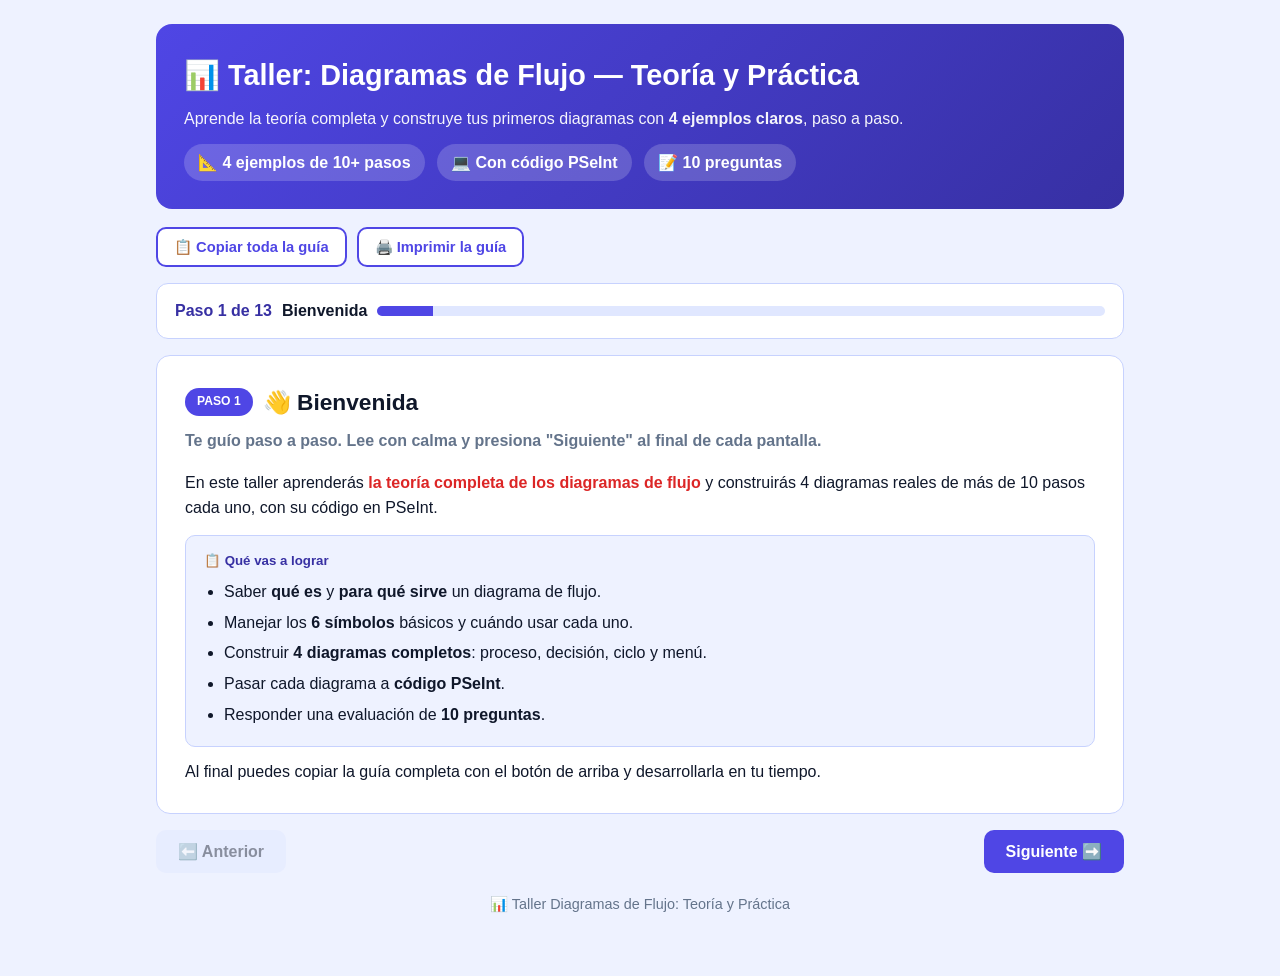
==== taller_diagramas_flujo.html @ 22798e49 "Nuevo taller: Diagramas de Flujo - teoria completa, 4 ejemplos de 10+ pasos con SVG animado, codigo " ====
<!DOCTYPE html>
<html lang="es">
<head>
<meta charset="utf-8"/>
<meta content="width=device-width, initial-scale=1.0" name="viewport"/>
<title>Taller Diagramas de Flujo: Teoria y Practica</title>
<style>
  :root{
    --azul:#4f46e5; --azul-osc:#3730a3; --verde:#16a34a; --rojo:#dc2626;
    --oro:#d97706; --fondo:#eef2ff; --blanco:#fff; --texto:#0f172a;
    --gris:#64748b; --borde:#c7d2fe;
  }
  *{box-sizing:border-box;margin:0;padding:0;}
  body{font-family:'Segoe UI',Arial,sans-serif;background:var(--fondo);color:var(--texto);line-height:1.6;}
  .wrap{max-width:1000px;margin:0 auto;padding:24px 16px 60px;}
  header{background:linear-gradient(135deg,var(--azul),var(--azul-osc));color:#fff;border-radius:16px;padding:28px;margin-bottom:18px;}
  header h1{font-size:1.8rem;margin-bottom:8px;}
  header p{opacity:.95;}
  .chip{display:inline-block;background:rgba(255,255,255,.18);padding:6px 14px;border-radius:999px;margin:12px 8px 0 0;font-weight:600;}
  .barra-acciones{display:flex;gap:10px;flex-wrap:wrap;margin-bottom:16px;}
  .btn-mini{background:var(--blanco);border:2px solid var(--azul);color:var(--azul);padding:9px 16px;border-radius:10px;font-size:.92rem;cursor:pointer;font-weight:700;}
  .btn-mini:hover{background:var(--azul);color:#fff;}
  .progreso{background:var(--blanco);border:1px solid var(--borde);border-radius:12px;padding:14px 18px;margin-bottom:16px;display:flex;align-items:center;justify-content:space-between;flex-wrap:wrap;gap:10px;}
  .progreso .contador{font-weight:700;color:var(--azul-osc);}
  .barra-prog{height:10px;background:#e0e7ff;border-radius:999px;flex:1;min-width:140px;overflow:hidden;}
  .barra-prog .fill{height:100%;width:0;background:var(--azul);transition:width .3s;}
  .paso{display:none;}
  .paso.activo{display:block;animation:ap .35s;}
  @keyframes ap{from{opacity:0;transform:translateY(8px);}to{opacity:1;transform:none;}}
  .caja{background:var(--blanco);border:1px solid var(--borde);border-radius:14px;padding:28px;margin-bottom:16px;}
  .caja h2{font-size:1.42rem;margin-bottom:8px;display:flex;align-items:center;gap:10px;flex-wrap:wrap;}
  h2 .et{background:var(--azul);color:#fff;font-size:.76rem;padding:4px 12px;border-radius:999px;text-transform:uppercase;}
  h2 .et.prac{background:var(--oro);}
  .sub{color:var(--gris);font-weight:600;margin-bottom:16px;}
  .nav{display:flex;justify-content:space-between;gap:12px;}
  .btn{background:var(--azul);color:#fff;border:none;padding:12px 22px;border-radius:10px;font-size:1rem;cursor:pointer;font-weight:700;}
  .btn:hover{background:var(--azul-osc);}
  .btn.sec{background:#e0e7ff;color:var(--texto);}
  .btn.sec:hover{background:#c7d2fe;}
  .btn:disabled{opacity:.45;cursor:not-allowed;}
  .res{color:#dc2626;font-weight:800;}
  .res.v{color:#7c3aed;}
  .res.o{color:#ea580c;}
  .res.a{color:#0891b2;}
  .res.g{color:#16a34a;}
  .info{background:#eef2ff;border:1px solid var(--borde);border-radius:10px;padding:14px 18px;margin-top:14px;}
  .info h5{color:var(--azul-osc);margin-bottom:8px;}
  .info p{margin:6px 0;}
  ul.d{margin:6px 0 0 20px;}
  ul.d li{margin:5px 0;}
  table.simbolos{width:100%;border-collapse:collapse;margin-top:12px;}
  table.simbolos th,table.simbolos td{border:1px solid var(--borde);padding:10px;text-align:left;vertical-align:middle;font-size:.95rem;}
  table.simbolos th{background:#e0e7ff;color:var(--azul-osc);}
  pre.cod{background:#0f172a;color:#e2e8f0;padding:16px;border-radius:10px;overflow-x:auto;font-family:Consolas,'Courier New',monospace;font-size:.86rem;line-height:1.55;margin-top:10px;}
  pre.cod b{color:#7dd3fc;font-weight:700;}
  .diag-caja{background:#fff;border:2px solid var(--borde);border-radius:12px;padding:14px;margin:14px 0;overflow-x:auto;}
  .diag-caja svg{display:block;min-width:100%;height:auto;margin:0 auto;}
  .diag-ctrl{display:flex;justify-content:center;gap:10px;flex-wrap:wrap;margin-bottom:10px;}
  .diag-ctrl button{background:#e0e7ff;border:2px solid var(--azul);color:var(--azul-osc);padding:7px 14px;border-radius:8px;font-weight:700;cursor:pointer;font-size:.88rem;}
  .diag-ctrl button:hover{background:var(--azul);color:#fff;}
  .contador-pasos{background:#fff7ed;border:2px dashed var(--oro);border-radius:10px;padding:10px 16px;display:inline-block;font-weight:800;color:#9a3412;margin:10px 0;}
  ol.pasos-lista{margin:10px 0 0 22px;}
  ol.pasos-lista li{margin:5px 0;padding-left:4px;}
  .temporizador{font-size:2rem;font-weight:800;color:var(--azul);text-align:center;padding:12px;background:#e0e7ff;border:2px solid var(--azul);border-radius:10px;margin:14px 0;}
  .temporizador.rojo{color:#fff;background:var(--rojo);border-color:var(--rojo);}
  .alerta{background:#fee2e2;border:1px solid var(--rojo);color:var(--rojo);padding:12px 16px;border-radius:10px;font-weight:700;margin:12px 0;}
  #pregunta-actual .num{color:var(--gris);font-weight:600;margin-bottom:8px;}
  #pregunta-actual .q{font-weight:700;font-size:1.15rem;margin-bottom:14px;}
  #pregunta-actual .opcion{display:flex;align-items:center;gap:10px;padding:12px 14px;border:1px solid var(--borde);border-radius:8px;margin:8px 0;cursor:pointer;background:#eef2ff;}
  #pregunta-actual .opcion:hover{background:#e0e7ff;}
  #pregunta-actual .opcion.sel{background:#c7d2fe;border-color:var(--azul);}
  #pregunta-actual .opcion input{margin:0;}
  .boton-wrap{text-align:center;margin-top:16px;}
  footer{text-align:center;color:var(--gris);font-size:.9rem;margin-top:20px;}
  .final{text-align:center;}
  .final .grande{font-size:1.6rem;font-weight:800;margin:10px 0;}
  @keyframes nd{from{opacity:0}to{opacity:1}}
  .nodo{opacity:0;animation:nd .45s forwards;}
  @keyframes cn{from{stroke-dashoffset:1}to{stroke-dashoffset:0}}
  .con{stroke-dasharray:1;stroke-dashoffset:1;animation:cn .5s forwards;}
  @media print{
    .nav,.barra-acciones,.progreso,.diag-ctrl,.btn-mini,footer{display:none !important;}
    .paso{display:block !important;page-break-after:always;}
    body{background:#fff;}
    .nodo,.con{opacity:1;stroke-dashoffset:0;}
  }
</style>
</head>
<body>
<div class="wrap">
  <header>
    <h1>📊 Taller: Diagramas de Flujo — Teoría y Práctica</h1>
    <p>Aprende la teoría completa y construye tus primeros diagramas con <strong>4 ejemplos claros</strong>, paso a paso.</p>
    <span class="chip">📐 4 ejemplos de 10+ pasos</span>
    <span class="chip">💻 Con código PSeInt</span>
    <span class="chip">📝 10 preguntas</span>
  </header>

  <div class="barra-acciones">
    <button class="btn-mini" id="btn-copiar">📋 Copiar toda la guía</button>
    <button class="btn-mini" id="btn-imprimir">🖨️ Imprimir la guía</button>
  </div>

  <div class="progreso">
    <span class="contador" id="contador">Paso 1 de 13</span>
    <span id="titulo-paso" style="font-weight:600;">Bienvenida</span>
    <div class="barra-prog"><div class="fill" id="fill"></div></div>
  </div>

  <!-- PASO 1 -->
  <div class="paso activo">
    <div class="caja">
      <h2><span class="et">Paso 1</span> 👋 Bienvenida</h2>
      <p class="sub">Te guío paso a paso. Lee con calma y presiona <strong>"Siguiente"</strong> al final de cada pantalla.</p>
      <p>En este taller aprenderás <span class="res">la teoría completa de los diagramas de flujo</span> y construirás <span class="res.v">4 diagramas reales</span> de más de 10 pasos cada uno, con su código en PSeInt.</p>
      <div class="info">
        <h5>📋 Qué vas a lograr</h5>
        <ul class="d">
          <li>Saber <strong>qué es</strong> y <strong>para qué sirve</strong> un diagrama de flujo.</li>
          <li>Manejar los <strong>6 símbolos</strong> básicos y cuándo usar cada uno.</li>
          <li>Construir <strong>4 diagramas completos</strong>: proceso, decisión, ciclo y menú.</li>
          <li>Pasar cada diagrama a <strong>código PSeInt</strong>.</li>
          <li>Responder una evaluación de <strong>10 preguntas</strong>.</li>
        </ul>
      </div>
      <p style="margin-top:12px;">Al final puedes <span class="res.g">copiar la guía completa</span> con el botón de arriba y desarrollarla en tu tiempo.</p>
    </div>
  </div>

  <!-- PASO 2 -->
  <div class="paso">
    <div class="caja">
      <h2><span class="et">Paso 2</span> 📊 ¿Qué es un diagrama de flujo?</h2>
      <p class="sub">Es una <span class="res">representación gráfica</span> de un algoritmo o proceso, donde cada paso se dibuja con un símbolo y se conectan con flechas.</p>
      <p>Sirve para mostrar <span class="res.v">qué pasos se hacen, en qué orden y qué decisiones se toman</span>, sin necesidad de leer todo un programa en código.</p>
      <div class="info">
        <h5>🔑 Tres palabras clave</h5>
        <ul class="d">
          <li><strong>Símbolo</strong>: cada figura representa una acción específica.</li>
          <li><strong>Flecha</strong>: indica el orden en que se ejecutan los pasos.</li>
          <li><strong>Sentido</strong>: se lee <strong>de arriba hacia abajo</strong> (y de izquierda a derecha).</li>
        </ul>
      </div>
      <p style="margin-top:12px;"><span class="res.o">Importante:</span> el diagrama de flujo se dibuja <strong>antes</strong> de programar. Primero piensas el proceso, luego lo dibujas y por último lo conviertes en código.</p>
    </div>
  </div>

  <!-- PASO 3 -->
  <div class="paso">
    <div class="caja">
      <h2><span class="et">Paso 3</span> 🎯 ¿Para qué sirve?</h2>
      <p class="sub">Un diagrama de flujo sirve para <span class="res">explicar, ordenar y comunicar</span> cualquier proceso.</p>
      <div class="info">
        <h5>💼 4 usos concretos</h5>
        <ul class="d">
          <li><strong>1. Enfatizar procesos 📋</strong> — describe un procedimiento paso a paso de forma clara.</li>
          <li><strong>2. Representar algoritmos 💻</strong> — es la base para programar en cualquier lenguaje.</li>
          <li><strong>3. Documentar sistemas 📚</strong> — explica cómo funciona un sistema a quien no lo programó.</li>
          <li><strong>4. Detectar errores 🔍</strong> — si falta una flecha o un símbolo, el error queda visible.</li>
        </ul>
      </div>
      <p style="margin-top:12px;">Un diagrama bien hecho evita confusiones: cualquier persona puede leerlo y entender el proceso aunque no sepa de programación.</p>
    </div>
  </div>

  <!-- PASO 4 -->
  <div class="paso">
    <div class="caja">
      <h2><span class="et">Paso 4</span> 🔷 Los símbolos básicos</h2>
      <p class="sub">Cada figura tiene un <span class="res">significado fijo</span>. Estos son los 6 que vas a usar siempre.</p>
      <table class="simbolos">
        <thead><tr><th>Símbolo</th><th>Nombre</th><th>¿Cuándo se usa?</th></tr></thead>
        <tbody>
          <tr>
            <td style="width:110px;"><svg width="100" height="46" viewBox="0 0 100 46"><ellipse cx="50" cy="23" rx="38" ry="15" fill="#dcfce7" stroke="#16a34a" stroke-width="2.5"/></svg></td>
            <td><strong>Elipse / Óvalo</strong></td>
            <td><strong>Inicio</strong> y <strong>Fin</strong>. Solo hay uno de cada. Todo diagrama empieza y termina aquí.</td>
          </tr>
          <tr>
            <td><svg width="100" height="46" viewBox="0 0 100 46"><rect x="12" y="9" width="76" height="28" rx="3" fill="#e0f2fe" stroke="#0284c7" stroke-width="2.5"/></svg></td>
            <td><strong>Rectángulo</strong></td>
            <td><strong>Proceso</strong>: cualquier operación, cálculo o asignación. Es el símbolo que más se usa.</td>
          </tr>
          <tr>
            <td><svg width="100" height="46" viewBox="0 0 100 46"><polygon points="50,3 97,23 50,43 3,23" fill="#ede9fe" stroke="#7c3aed" stroke-width="2.5"/></svg></td>
            <td><strong>Rombo / Diamante</strong></td>
            <td><strong>Decisión</strong>: una pregunta que solo puede ser <strong>Sí/No</strong>. Siempre tiene <strong>dos salidas</strong>.</td>
          </tr>
          <tr>
            <td><svg width="100" height="46" viewBox="0 0 100 46"><polygon points="22,9 98,9 86,37 10,37" fill="#fef3c7" stroke="#d97706" stroke-width="2.5"/></svg></td>
            <td><strong>Paralelogramo</strong></td>
            <td><strong>Entrada o Salida</strong>: leer datos del usuario o mostrar un resultado en pantalla.</td>
          </tr>
          <tr>
            <td><svg width="100" height="46" viewBox="0 0 100 46"><rect x="12" y="7" width="76" height="26" fill="#fce7f3" stroke="#db2777" stroke-width="2.5"/><path d="M12 33 q9 -7 19 0 t19 0 t19 0 t19 0" fill="none" stroke="#db2777" stroke-width="2.5"/></svg></td>
            <td><strong>Documento</strong></td>
            <td>Imprimir o guardar un documento: una factura, un acta, un informe.</td>
          </tr>
          <tr>
            <td><svg width="100" height="46" viewBox="0 0 100 46"><circle cx="50" cy="23" r="14" fill="#e2e8f0" stroke="#475569" stroke-width="2.5"/></svg></td>
            <td><strong>Conector</strong></td>
            <td>Une dos partes lejanas del diagrama para que no se cruce con líneas.</td>
          </tr>
        </tbody>
      </table>
      <div class="info">
        <h5>⚡ Regla rápida para recordarlos</h5>
        <p><strong>Óvalo</strong> = principio y fin · <strong>Rectángulo</strong> = hacer algo · <strong>Rombo</strong> = decidir · <strong>Paralelogramo</strong> = leer o mostrar · <strong>Documento</strong> = imprimir · <strong>Círculo</strong> = conectar.</p>
      </div>
    </div>
  </div>

  <!-- PASO 5 -->
  <div class="paso">
    <div class="caja">
      <h2><span class="et">Paso 5</span> ➡️ Reglas para dibujar bien</h2>
      <p class="sub">Un diagrama correcto sigue estas <span class="res">8 reglas</span>. Si las cumples, tu diagrama se entiende.</p>
      <div class="info">
        <h5>✅ Las 8 reglas</h5>
        <ul class="d">
          <li><strong>1.</strong> Todo diagrama tiene <strong>un solo Inicio y un solo Fin</strong>.</li>
          <li><strong>2.</strong> El flujo va <strong>de arriba hacia abajo</strong>; las flechas nunca apuntan hacia atrás, salvo en un <span class="res.o">ciclo</span>.</li>
          <li><strong>3.</strong> El rombo (decisión) tiene <strong>exactamente dos salidas</strong>: <em>Sí/No</em> o <em>Verdadero/Falso</em>.</li>
          <li><strong>4.</strong> Las dos salidas de una decisión se <strong>etiquetan</strong> (Sí, No) para saber cuál es cuál.</li>
          <li><strong>5.</strong> No se dibujan <strong>líneas cruzadas</strong>; si se cruzan, usa un conector.</li>
          <li><strong>6.</strong> Cada símbolo debe tener <strong>una sola entrada y una sola salida</strong> (salvo el Inicio y el Fin).</li>
          <li><strong>7.</strong> Los textos van dentro del símbolo, <strong>corto y sin punto final</strong>.</li>
          <li><strong>8.</strong> Un <strong>ciclo</strong> (flecha que vuelve hacia atrás) significa que el proceso <strong>se repite</strong>.</li>
        </ul>
      </div>
      <p style="margin-top:12px;"><span class="res.a">Truco:</span> si tu diagrama no tiene ningún rombo, es un proceso <strong>secuencial</strong> (los pasos siempre son iguales).</p>
    </div>
  </div>

  <!-- PASO 6 -->
  <div class="paso">
    <div class="caja">
      <h2><span class="et">Paso 6</span> 🔍 Errores comunes</h2>
      <p class="sub">Estos son los errores que más se cometen al hacer un diagrama. <span class="res">Evítalos.</span></p>
      <table class="simbolos">
        <thead><tr><th>❌ Error</th><th>✅ Cómo corregirlo</th></tr></thead>
        <tbody>
          <tr><td>Dos o más rombos con más de 2 salidas</td><td>Divide la decisión en <strong>dos rombos</strong>, uno después del otro.</td></tr>
          <tr><td>Flechas cruzadas por todo el diagrama</td><td>Usa <strong>conectores</strong> (círculos con letras o números).</td></tr>
          <tr><td>Un rombo que dice "si el número es par o impar"</td><td>Una decisión solo puede ser Sí/No. Deja la decisión para <strong>una sola condición</strong>.</td></tr>
          <tr><td>Sin símbolo de Inicio o sin Fin</td><td>Todo diagrama <strong>siempre</strong> empieza en un óvalo y termina en otro.</td></tr>
          <tr><td>Ciclo sin flecha de regreso</td><td>Si algo se repite, dibuja la <strong>flecha de vuelta</strong> hacia la condición.</td></tr>
          <tr><td>Textos larguísimos dentro del símbolo</td><td>Divide la idea en <strong>dos rectángulos</strong> o acórtala.</td></tr>
        </tbody>
      </table>
      <div class="info">
        <h5>🧪 Antes de entregar, pregúntate</h5>
        <p>1) ¿Tiene Inicio y Fin? · 2) ¿Los rombos tienen 2 salidas etiquetadas? · 3) ¿Las flechas se leen de arriba hacia abajo? · 4) ¿Hay líneas cruzadas?</p>
      </div>
    </div>
  </div>

  <!-- PASO 7 -->
  <div class="paso">
    <div class="caja">
      <h2><span class="et prac">Paso 7</span> 📝 Ejemplo 1 — Matricularse en el colegio</h2>
      <p class="sub">Un proceso <span class="res">secuencial</span>: los pasos siempre son iguales, no hay decisiones. <span class="res.g">12 pasos.</span></p>
      <div class="contador-pasos">📐 Tipo: SECUENCIAL · Símbolos: óvalo, rectángulo, paralelogramo · 12 pasos</div>
      <div class="diag-caja">
        <div class="diag-ctrl"><button id="btn-dg1">▶️ Ver cómo se dibuja</button></div>
        <div id="dg1"></div>
      </div>
      <div class="info">
        <h5>📖 Cómo se lee</h5>
        <ol class="pasos-lista">
          <li>Se <strong>inicia</strong> el proceso.</li>
          <li>Se lee la convocatoria para saber qué se debe hacer.</li>
          <li>Se reúnen los documentos (cédula, partidas, certificado).</li>
          <li>Se llena el formulario.</li>
          <li>Se adjuntan los documentos al formulario.</li>
          <li>Se firma la declaración.</li>
          <li>Se paga la matrícula.</li>
          <li>Se entrega el comprobante de pago.</li>
          <li>Se espera la confirmación de la secretaría.</li>
          <li>Se recibe el carné de estudiante.</li>
          <li>Se registra la matrícula en el sistema.</li>
          <li>El proceso <strong>finaliza</strong>.</li>
        </ol>
      </div>
      <h4 style="margin-top:18px;color:var(--azul-osc);">📝 Pseudocódigo</h4>
      <pre class="cod">PROCESO MatricularseEnElColegio
  1. Leer la convocatoria de matrícula
  2. Reunir los documentos requeridos
  3. Llenar el formulario de matrícula
  4. Adjuntar los documentos al formulario
  5. Firmar la declaración
  6. Pagar el valor de la matrícula
  7. Entregar el comprobante de pago
  8. Esperar la confirmación de la secretaría
  9. Recibir el carné de estudiante
 10. Registrar la matrícula en el sistema
FIN</pre>
      <h4 style="margin-top:16px;color:var(--azul-osc);">💻 Código PSeInt</h4>
      <pre class="cod"><b>Algoritmo</b> matricula
    <b>//</b> Proceso secuencial: no hay decisiones ni ciclos
    <b>Escribir</b> "1. Leer la convocatoria de matricula"
    <b>Escribir</b> "2. Reunir los documentos requeridos"
    <b>Escribir</b> "3. Llenar el formulario de matricula"
    <b>Escribir</b> "4. Adjuntar los documentos al formulario"
    <b>Escribir</b> "5. Firmar la declaracion"
    <b>Escribir</b> "6. Pagar el valor de la matricula"
    <b>Escribir</b> "7. Entregar el comprobante de pago"
    <b>Escribir</b> "8. Esperar la confirmacion"
    <b>Escribir</b> "9. Recibir el carne de estudiante"
    <b>Escribir</b> "10. Registrar la matricula en el sistema"
    <b>Escribir</b> "Proceso de matricula completado"
<b>Fin</b></pre>
    </div>
  </div>

  <!-- PASO 8 -->
  <div class="paso">
    <div class="caja">
      <h2><span class="et prac">Paso 8</span> 🔢 Ejemplo 2 — ¿Par o impar? (10 números)</h2>
      <p class="sub">Introduce el <span class="res.o">ciclo</span>: la flecha que vuelve hacia atrás hace que el proceso se repita. <span class="res.g">11 pasos.</span></p>
      <div class="contador-pasos">🔄 Tipo: CICLO (repetir) · Símbolos: óvalo, rombo, paralelogramo · 11 pasos</div>
      <div class="diag-caja">
        <div class="diag-ctrl"><button id="btn-dg2">▶️ Ver cómo se dibuja</button></div>
        <div id="dg2"></div>
      </div>
      <div class="info">
        <h5>📖 Cómo se lee</h5>
        <ol class="pasos-lista">
          <li><strong>Inicio</strong> del programa.</li>
          <li>Se declara el total de números a procesar (10) y el contador en 1.</li>
          <li>Se pregunta: ¿el contador es menor o igual al total? Si es <strong>No</strong>, se termina.</li>
          <li>Se <strong>lee</strong> un número del usuario.</li>
          <li>Se calcula el <strong>residuo</strong> de dividirlo entre 2.</li>
          <li>Se pregunta: ¿el residuo es 0? <strong>Sí</strong> → es PAR. <strong>No</strong> → es IMPAR.</li>
          <li>Se <strong>muestra</strong> el número con su resultado.</li>
          <li>Se aumenta el contador en 1.</li>
          <li>La flecha <strong>vuelve</strong> a la pregunta del paso 3: el ciclo se repite.</li>
          <li>Cuando el contador supera el total, el proceso <strong>finaliza</strong>.</li>
        </ol>
      </div>
      <div class="info">
        <h5>💡 Lección clave del ciclo</h5>
        <p>La <span class="res.o">flecha que sube hacia atrás</span> es la que convierte un proceso en repetitivo. Si la quitas, el algoritmo solo haría <strong>una vuelta</strong>. Recuerda: <strong>condición → proceso → volver a la condición</strong>.</p>
      </div>
      <h4 style="margin-top:18px;color:var(--azul-osc);">📝 Pseudocódigo</h4>
      <pre class="cod">PROCESO ParOImpar
  Declarar total ← 10
  Declarar contador ← 1

  MIENTRAS contador &lt;= total HACER
    Leer número
    residuo ← número mod 2
    SI residuo = 0 ENTONCES
      Mostrar "es PAR"
    SINO
      Mostrar "es IMPAR"
    FIN_SI
    contador ← contador + 1
  FIN_MIENTRAS
FIN</pre>
      <h4 style="margin-top:16px;color:var(--azul-osc);">💻 Código PSeInt</h4>
      <pre class="cod"><b>Algoritmo</b> par_impar
    <b>Definir</b> total <b>Como</b> Entero
    <b>Definir</b> contador <b>Como</b> Entero
    <b>Definir</b> numero <b>Como</b> Entero
    <b>Definir</b> residuo <b>Como</b> Entero

    total &lt;- 10
    contador &lt;- 1

    <b>Mientras</b> contador &lt;= total <b>Hacer</b>
        <b>Escribir</b> "Numero ", contador, ": "
        <b>Leer</b> numero
        residuo &lt;- numero <b>mod</b> 2
        <b>Si</b> residuo == 0 <b>Entonces</b>
            <b>Escribir</b> numero, " es PAR"
        <b>SiNo</b>
            <b>Escribir</b> numero, " es IMPAR"
        <b>FinSi</b>
        contador &lt;- contador + 1
    <b>FinMientras</b>
<b>Fin</b></pre>
    </div>
  </div>

  <!-- PASO 9 -->
  <div class="paso">
    <div class="caja">
      <h2><span class="et prac">Paso 9</span> 📊 Ejemplo 3 — Promedio de 5 notas</h2>
      <p class="sub">El más completo: <span class="res">ciclo + dos decisiones + validación de datos</span>. <span class="res.g">14 pasos.</span></p>
      <div class="contador-pasos">🔄 Tipo: CICLO + DECISIÓN · Símbolos: todos · 14 pasos</div>
      <div class="diag-caja">
        <div class="diag-ctrl"><button id="btn-dg3">▶️ Ver cómo se dibuja</button></div>
        <div id="dg3"></div>
      </div>
      <div class="info">
        <h5>📖 Cómo se lee</h5>
        <ol class="pasos-lista">
          <li><strong>Inicio</strong> del programa.</li>
          <li>Se declaran las variables: <strong>notas = 5</strong> y <strong>contador = 1</strong>.</li>
          <li>Se inicializa la <strong>sumatoria en 0</strong>.</li>
          <li>Se pregunta: ¿el contador es menor o igual a 5? Si <strong>No</strong>, se sale del ciclo y se pasa al cálculo del promedio.</li>
          <li>Se <strong>lee</strong> una nota.</li>
          <li>Se pregunta: ¿la nota está entre 0 y 5? Si <strong>No</strong>, se asigna 0 a esa nota.</li>
          <li>Se <strong>acumula</strong> la nota en la sumatoria.</li>
          <li>Se aumenta el contador en 1.</li>
          <li>La flecha <strong>vuelve</strong> al paso 4: se repite por cada nota.</li>
          <li>Cuando terminan las 5 notas, se calcula el <strong>promedio</strong> (sumatoria ÷ 5).</li>
          <li>Se pregunta: ¿el promedio es mayor o igual a 3.0?</li>
          <li><strong>Sí</strong> → se muestra "APROBÓ". <strong>No</strong> → se muestra "REPROBÓ".</li>
          <li>Se <strong>termina</strong> el programa.</li>
        </ol>
      </div>
      <div class="info">
        <h5>💡 Fíjate en esto</h5>
        <p>La <span class="res.v">validación</span> (paso 6) protege al programa de datos inválidos. Y el <span class="res.a">ciclo</span> es lo que le permite leer <strong>5 notas</strong> sin escribir 5 veces las mismas instrucciones. Esa es la <strong>ventaja real</strong> del ciclo.</p>
      </div>
      <h4 style="margin-top:18px;color:var(--azul-osc);">📝 Pseudocódigo</h4>
      <pre class="cod">PROCESO PromedioDeNotas
  Declarar notas ← 5, contador ← 1, sumatoria ← 0

  MIENTRAS contador &lt;= notas HACER
    Leer nota
    SI nota &lt; 0 O nota &gt; 5 ENTONCES
      nota ← 0
    FIN_SI
    sumatoria ← sumatoria + nota
    contador ← contador + 1
  FIN_MIENTRAS

  promedio ← sumatoria / notas

  SI promedio &gt;= 3.0 ENTONCES
    Mostrar "APROBÓ con promedio ", promedio
  SINO
    Mostrar "REPROBÓ con promedio ", promedio
  FIN_SI
FIN</pre>
      <h4 style="margin-top:16px;color:var(--azul-osc);">💻 Código PSeInt</h4>
      <pre class="cod"><b>Algoritmo</b> promedio_notas
    <b>Definir</b> notas <b>Como</b> Entero
    <b>Definir</b> contador <b>Como</b> Entero
    <b>Definir</b> nota <b>Como</b> Real
    <b>Definir</b> sumatoria <b>Como</b> Real
    <b>Definir</b> promedio <b>Como</b> Real

    notas &lt;- 5
    contador &lt;- 1
    sumatoria &lt;- 0

    <b>Mientras</b> contador &lt;= notas <b>Hacer</b>
        <b>Escribir</b> "Nota ", contador, ": "
        <b>Leer</b> nota
        <b>Si</b> nota &lt; 0 <b>o</b> nota &gt; 5 <b>Entonces</b>
            <b>Escribir</b> "Nota invalida, se toma como 0"
            nota &lt;- 0
        <b>FinSi</b>
        sumatoria &lt;- sumatoria + nota
        contador &lt;- contador + 1
    <b>FinMientras</b>

    promedio &lt;- sumatoria / notas

    <b>Si</b> promedio &gt;= 3.0 <b>Entonces</b>
        <b>Escribir</b> "APROBO con promedio ", promedio
    <b>SiNo</b>
        <b>Escribir</b> "REPROBO con promedio ", promedio
    <b>FinSi</b>
<b>Fin</b></pre>
    </div>
  </div>

  <!-- PASO 10 -->
  <div class="paso">
    <div class="caja">
      <h2><span class="et prac">Paso 10</span> 🔣 Ejemplo 4 — Calculadora de áreas</h2>
      <p class="sub">El más avanzado: <span class="res">menú interactivo</span> con 3 opciones y regreso al menú. <span class="res.g">18 pasos.</span></p>
      <div class="contador-pasos">🔣 Tipo: MENÚ / CICLO · 4 decisiones · 18 pasos</div>
      <div class="diag-caja">
        <div class="diag-ctrl"><button id="btn-dg4">▶️ Ver cómo se dibuja</button></div>
        <div id="dg4"></div>
      </div>
      <div class="info">
        <h5>📖 Cómo se lee</h5>
        <ol class="pasos-lista">
          <li><strong>Inicio</strong> del programa.</li>
          <li>Se <strong>muestra el menú</strong> con las 4 opciones.</li>
          <li>Se <strong>lee la opción</strong> que elige el usuario.</li>
          <li>Se pregunta: ¿la opción es 4 (salir)? <strong>Sí</strong> → el programa termina.</li>
          <li>Se pregunta: ¿la opción es 1? <strong>Sí</strong> → se calcula el área del cuadrado.</li>
          <li>Se lee el lado → área = lado × lado → se muestra el resultado.</li>
          <li><span class="res.o">Flecha de regreso</span>: vuelve al menú para pedir otra opción.</li>
          <li>Se pregunta: ¿la opción es 2? <strong>Sí</strong> → se calcula el área del triángulo.</li>
          <li>Se lee base y altura → área = (base × altura) / 2 → se muestra.</li>
          <li><span class="res.o">Flecha de regreso</span>: vuelve al menú.</li>
          <li>Se pregunta: ¿la opción es 3? <strong>Sí</strong> → se calcula el área del círculo.</li>
          <li>Se lee el radio → área = 3.1416 × radio² → se muestra.</li>
          <li><span class="res.o">Flecha de regreso</span>: vuelve al menú.</li>
          <li>Si ninguna condición se cumplió, se muestra <strong>"Opción no válida"</strong> y vuelve al menú.</li>
          <li>Se <strong>termina</strong> el programa.</li>
        </ol>
      </div>
      <div class="info">
        <h5>💡 Dos trucos que ahorran trabajo</h5>
        <ul class="d">
          <li>El <strong>ciclo</strong> (flechas de regreso) evita repetir "mostrar menú" y "leer opción" tres veces.</li>
          <li>La <span class="res.v">decisión en cascada</span> (preguntar 1, luego 2, luego 3) evita escribir 4 rombos separados.</li>
        </ul>
      </div>
      <h4 style="margin-top:18px;color:var(--azul-osc);">📝 Pseudocódigo</h4>
      <pre class="cod">PROCESO CalculadoraDeAreas
  REPETIR
    Mostrar "1. Cuadrado  2. Triángulo  3. Círculo  4. Salir"
    Leer opción
    SI opción = 1 ENTONCES
      Leer lado
      área ← lado * lado
      Mostrar "Área del cuadrado: ", área
    SINO
      SI opción = 2 ENTONCES
        Leer base, altura
        área ← (base * altura) / 2
        Mostrar "Área del triángulo: ", área
      SINO
        SI opción = 3 ENTONCES
          Leer radio
          área ← 3.1416 * radio^2
          Mostrar "Área del círculo: ", área
        SINO
          SI opción = 4 ENTONCES
            Mostrar "Saliendo"
          SINO
            Mostrar "Opción no válida"
          FIN_SI
        FIN_SI
      FIN_SI
    FIN_SI
  HASTA QUE opción = 4
FIN</pre>
      <h4 style="margin-top:16px;color:var(--azul-osc);">💻 Código PSeInt</h4>
      <pre class="cod"><b>Algoritmo</b> areas
    <b>Definir</b> opcion <b>Como</b> Entero
    <b>Definir</b> lado, base, altura, radio <b>Como</b> Real
    <b>Definir</b> area <b>Como</b> Real

    <b>Repetir</b>
        <b>Escribir</b> "=== MENU ==="
        <b>Escribir</b> "1. Area del cuadrado"
        <b>Escribir</b> "2. Area del triangulo"
        <b>Escribir</b> "3. Area del circulo"
        <b>Escribir</b> "4. Salir"
        <b>Leer</b> opcion

        <b>Segun</b> opcion <b>Hacer</b>
            <b>Caso</b> 1:
                <b>Escribir</b> "Lado: "
                <b>Leer</b> lado
                area &lt;- lado * lado
                <b>Escribir</b> "Area del cuadrado: ", area
            <b>Caso</b> 2:
                <b>Escribir</b> "Base: "
                <b>Leer</b> base
                <b>Escribir</b> "Altura: "
                <b>Leer</b> altura
                area &lt;- (base * altura) / 2
                <b>Escribir</b> "Area del triangulo: ", area
            <b>Caso</b> 3:
                <b>Escribir</b> "Radio: "
                <b>Leer</b> radio
                area &lt;- 3.1416 * radio^2
                <b>Escribir</b> "Area del circulo: ", area
            <b>Caso</b> 4:
                <b>Escribir</b> "Saliendo del programa"
            <b>De Otro</b>
                <b>Escribir</b> "Opcion no valida"
        <b>FinSegun</b>
    <b>Hasta Que</b> opcion == 4
<b>Fin</b></pre>
    </div>
  </div>

  <!-- PASO 11 -->
  <div class="paso">
    <div class="caja">
      <h2><span class="et prac">Paso 11</span> 🛠️ Cómo hacer tu propio diagrama</h2>
      <p class="sub">El método exacto en <span class="res">6 pasos</span>, para cuando te pidan dibujar uno.</p>
      <div class="info">
        <h5>🧭 Método de los 6 pasos</h5>
        <ol class="pasos-lista">
          <li><strong>1. Lee el problema.</strong> Escribe con tus palabras qué debes lograr.</li>
          <li><strong>2. Identifica la entrada.</strong> ¿Qué datos te da el usuario? (lecturas / paralelogramos)</li>
          <li><strong>3. Identifica la salida.</strong> ¿Qué debes mostrar al final? (paralelogramos)</li>
          <li><strong>4. Lista las operaciones.</strong> Escribe los pasos intermedios como rectángulos, en orden.</li>
          <li><strong>5. Marca las decisiones.</strong> ¿Hay algo que sea Sí/No? → rombos. ¿Algo se repite? → ciclo.</li>
          <li><strong>6. Conecta y revisa.</strong> Une con flechas de arriba hacia abajo, pon Inicio y Fin, y verifica las 8 reglas.</li>
        </ol>
      </div>
      <div class="info">
        <h5>🧪 Ejercicio rápido para practicar</h5>
        <p>Dibuja el diagrama de: <em>"Pedir una pizza por teléfono"</em>. Usa al menos <strong>8 pasos</strong> y <strong>2 decisiones</strong> (tamaño y bebida).</p>
        <p>Dibuja el diagrama de: <em>"Calcular el total de una compra con descuento"</em>. Usa al menos <strong>10 pasos</strong> y <strong>1 decisión</strong> (si el total supera $50.000).</p>
      </div>
      <div class="info">
        <h5>💻 Herramientas para dibujarlos</h5>
        <p>Puedes dibujarlos a mano en tu cuaderno (así lo piden en el colegio), o con herramientas digitales: <strong>draw.io</strong> (gratis, en el navegador), <strong>Lucidchart</strong> o el propio <strong>PSeInt</strong> que los genera automáticamente.</p>
      </div>
    </div>
  </div>

  <!-- PASO 12 -->
  <div class="paso">
    <div class="caja">
      <h2><span class="et">Paso 12</span> 📝 Evaluación</h2>
      <p class="sub">Responde las <strong>10 preguntas</strong> sobre lo que aprendiste. Tiempo: <span class="res">12 minutos</span>.</p>
      <div id="quiz-ui">
        <div id="quiz-intro">
          <div class="temporizador" id="temp-intro">⏱️ 12:00</div>
          <p><strong>Instrucciones:</strong> responderás <strong>10 preguntas</strong>, una a la vez. Tienes <strong>12 minutos</strong>. Una vez la inicies <strong>no podrás repetirla</strong>.</p>
          <div class="boton-wrap"><button class="btn" id="btn-iniciar">▶️ Comenzar evaluación</button></div>
        </div>
        <div id="quiz-run" hidden>
          <div class="temporizador" id="temp"></div>
          <div id="quiz-alerta" class="alerta" hidden></div>
          <div id="pregunta-actual"></div>
          <div class="boton-wrap"><button class="btn" id="btn-sig" hidden>➡️ Siguiente</button></div>
        </div>
        <div id="quiz-result" hidden></div>
        <div id="quiz-lock" hidden>
          <div class="alerta">🔒 Esta evaluación <strong>ya fue realizada</strong> en este equipo y <strong>no se puede repetir</strong>.</div>
          <div id="quiz-lock-score"></div>
        </div>
      </div>
      <div id="banco" hidden>
        <div class="p"><div class="q">¿Qué es un diagrama de flujo?</div><div class="o"><div class="op"><i>A</i>Una representación gráfica de un proceso, usando símbolos y flechas</div><div class="op c"><i>B</i>Un tipo de computadora portátil</div><div class="op"><i>C</i>Una lista de archivos del computador</div></div></div>
        <div class="p"><div class="q">¿Qué símbolo representa el Inicio y el Fin del diagrama?</div><div class="o"><div class="op c"><i>A</i>El óvalo o elipse</div><div class="op"><i>B</i>El rombo</div><div class="op"><i>C</i>El paralelogramo</div></div></div>
        <div class="p"><div class="q">¿Qué símbolo representa una decisión?</div><div class="o"><div class="op"><i>A</i>El rectángulo</div><div class="op c"><i>B</i>El rombo o diamante</div><div class="op"><i>C</i>El círculo</div></div></div>
        <div class="p"><div class="q">¿Para qué se usa el paralelogramo?</div><div class="o"><div class="op c"><i>A</i>Para leer datos del usuario o mostrar resultados en pantalla</div><div class="op"><i>B</i>Para imprimir un documento</div><div class="op"><i>C</i>Para unir dos partes del diagrama</div></div></div>
        <div class="p"><div class="q">¿En qué dirección se lee un diagrama de flujo?</div><div class="o"><div class="op c"><i>A</i>De arriba hacia abajo, y de izquierda a derecha</div><div class="op"><i>B</i>En sentido horario alrededor de la hoja</div><div class="op"><i>C</i>En la dirección que elija el dibujante</div></div></div>
        <div class="p"><div class="q">¿Cuántas salidas tiene un rombo de decisión?</div><div class="o"><div class="op"><i>A</i>Tres: Sí, No y Tal vez</div><div class="op c"><i>B</i>Dos: Sí/No o Verdadero/Falso</div><div class="op"><i>C</i>Cuatro o más, según el caso</div></div></div>
        <div class="p"><div class="q">¿Qué significa la flecha que regresa hacia atrás en un diagrama?</div><div class="o"><div class="op"><i>A</i>Que el proceso es incorrecto</div><div class="op c"><i>B</i>Que el proceso se repite: hay un ciclo</div><div class="op"><i>C</i>Que hay un error de dibujo</div></div></div>
        <div class="p"><div class="q">¿Cuál es el problema de dibujar líneas cruzadas en un diagrama?</div><div class="o"><div class="op c"><i>A</i>Generan confusión; se deben usar conectores</div><div class="op"><i>B</i>No es un problema, se permite libremente</div><div class="op"><i>C</i>Las líneas deben ser de color rojo</div></div></div>
        <div class="p"><div class="q">En el ejemplo de "par o impar", ¿qué condición determina que un número es par?</div><div class="o"><div class="op"><i>A</i>Que el número sea mayor que 100</div><div class="op c"><i>B</i>Que el residuo de dividirlo entre 2 sea 0</div><div class="op"><i>C</i>Que el número sea negativo</div></div></div>
        <div class="p"><div class="q">¿Por qué los diagramas de flujo se dibujan ANTES de programar?</div><div class="o"><div class="op c"><i>A</i>Porque primero se piensa y ordena el proceso, y luego se convierte en código</div><div class="op"><i>B</i>Porque son la versión final y el código sobra</div><div class="op"><i>C</i>Porque todos los lenguajes los necesitan</div></div></div>
      </div>
    </div>
  </div>

  <!-- PASO 13 -->
  <div class="paso">
    <div class="caja final">
      <h2><span class="et">Paso 13</span> 🏁 ¡Listo!</h2>
      <div class="grande">🎉 Ya sabes hacer diagramas de flujo.</div>
      <p>Aprendiste los <span class="res">6 símbolos</span>, las <span class="res.v">8 reglas</span>, y construiste <span class="res.a">4 diagramas completos</span>: uno secuencial, uno con ciclo, uno con validación y uno con menú.</p>
      <p style="margin-top:12px;">Ahora usa el botón <span class="res.g">"Copiar toda la guía"</span> para llevarla y practica dibujando tus propios diagramas en tu cuaderno.</p>
      <p style="margin-top:12px;"><strong>Recuerda:</strong> piensa el proceso → dibújalo → prográmalo.</p>
      <p style="margin-top:14px;">¡Mucho éxito! 🌟</p>
    </div>
  </div>

  <div class="nav">
    <button class="btn sec" id="btn-ant">⬅️ Anterior</button>
    <button class="btn" id="btn-sig-paso">Siguiente ➡️</button>
  </div>
  <footer>📊 Taller Diagramas de Flujo: Teoría y Práctica</footer>
</div>

<script>
/* ══════════ RENDERIZADOR DE DIAGRAMAS DE FLUJO (SVG animado) ══════════ */
var PAL={
  inicio:{f:'#dcfce7',s:'#16a34a'}, fin:{f:'#dcfce7',s:'#16a34a'},
  proceso:{f:'#e0f2fe',s:'#0284c7'}, entrada:{f:'#fef3c7',s:'#d97706'},
  salida:{f:'#fef3c7',s:'#d97706'}, decision:{f:'#ede9fe',s:'#7c3aed'}
};
var CX=300, GAPV=48, AL=20, FLECHA='#334155', FUENTE='Segoe UI,Arial';

function medir(ns){
  var y=22;
  ns.forEach(function(n){
    var ls=String(n.t).split('\n'); n._ls=ls;
    var ml=ls.reduce(function(a,l){return Math.max(a,l.length);},0);
    if(n.xr!=null)n._cx=CX+n.xr; else if(n.xl!=null)n._cx=CX+n.xl; else n._cx=CX;
    if(n.type==='decision'){ n._w=Math.max(300, ml*8+150); n._h=Math.max(78, 28+ls.length*AL); }
    else if(n.type==='inicio'||n.type==='fin'){ n._w=Math.max(150, ml*8+56); n._h=26+ls.length*AL; }
    else { n._w=Math.max(270, ml*8+70); n._h=26+ls.length*AL; }
    n._x=n._cx-n._w/2; n._y=y; n._cy=y+n._h/2;
    y+=n._h+GAPV;
  });
  return y-GAPV+24;
}
function pt(n,l){
  if(l==='top')return[n._cx,n._y];
  if(l==='bottom')return[n._cx,n._y+n._h];
  if(l==='left')return[n._x,n._cy];
  if(l==='right')return[n._x+n._w,n._cy];
  return[n._cx,n._cy];
}
function corredor(ns,a,b,lado){
  var y0=Math.min(a._cy,b._cy), y1=Math.max(a._cy,b._cy), c;
  if(lado==='right'){
    c=-1e9; ns.forEach(function(n){if(n._cy>=y0-2&&n._cy<=y1+2)c=Math.max(c,n._x+n._w);});
    return Math.max(c,a._x+a._w,b._x+b._w)+42;
  }
  c=1e9; ns.forEach(function(n){if(n._cy>=y0-2&&n._cy<=y1+2)c=Math.min(c,n._x);});
  return Math.min(c,a._x,b._x)-42;
}
function str(pts){ return pts.map(function(p){return p[0]+','+p[1];}).join(' '); }

function svgDe(d,mid){
  var ns=d.nodes, es=d.edges, H=medir(ns);
  var minL=1e9,maxR=-1e9;
  ns.forEach(function(n){minL=Math.min(minL,n._x);maxR=Math.max(maxR,n._x+n._w);});
  var nB=es.filter(function(e){return e.ty==='back';}).length;
  var backBase=minL-96;
  var bx0=backBase-Math.max(0,nB-1)*34;
  var vx=bx0-44;
  var defs='<defs><marker id="fh-'+mid+'" viewBox="0 0 10 10" refX="9.2" refY="5" markerWidth="6.5" markerHeight="6.5" orient="auto"><path d="M0 0 L10 5 L0 10 Z" fill="'+FLECHA+'"/></marker></defs>';

  var se='', nb=0;
  es.forEach(function(e,i){
    var A=ns[e.f], B=ns[e.to], pts=[], lx=0, ly=0, delay=i*0.26;
    if(e.ty==='right'||e.ty==='left'){
      var der=(e.ty==='right');
      var p1=pt(A,der?'right':'left'), p2=pt(B,der?'right':'left');
      var cx=corredor(ns,A,B,e.ty);
      pts=[p1,[cx,p1[1]],[cx,p2[1]],p2];
      lx=cx; ly=p1[1];
    } else if(e.ty==='back'){
      var bx=backBase-(nb++)*34;
      var q1=pt(A,'left'), q2=pt(B,'left');
      pts=[q1,[bx,q1[1]],[bx,q2[1]],q2];
      lx=bx; ly=q2[1];
    } else {
      var a=pt(A,'bottom'), b=pt(B,'top'), m=a[1]+(b[1]-a[1])/2;
      pts=[a,[a[0],m],[b[0],m],b];
      lx=(a[0]+b[0])/2; ly=m;
    }
    var lab=e.l?('<text x="'+lx+'" y="'+(ly-8)+'" text-anchor="middle" font-size="13" font-weight="800" fill="#dc2626" font-family="'+FUENTE+'">'+e.l+'</text>'):'';
    se+='<g style="animation-delay:'+delay+'s"><polyline class="con" pathLength="1" points="'+str(pts)+'" fill="none" stroke="'+FLECHA+'" stroke-width="2.2" marker-end="url(#fh-'+mid+')"/>'+lab+'</g>';
  });

  var sn='';
  ns.forEach(function(n,i){
    var p=PAL[n.type]||PAL.proceso, dl=(i+1)*0.26, shape='', tx=n._cx, ty=n._cy;
    if(n.type==='inicio'||n.type==='fin'){
      shape='<ellipse cx="'+n._cx+'" cy="'+n._cy+'" rx="'+(n._w/2)+'" ry="'+(n._h/2)+'" fill="'+p.f+'" stroke="'+p.s+'" stroke-width="2.6"/>';
    } else if(n.type==='decision'){
      var rx=n._w/2, ry=n._h/2;
      shape='<polygon points="'+n._cx+','+(n._cy-ry)+' '+(n._cx+rx)+','+n._cy+' '+n._cx+','+(n._cy+ry)+' '+(n._cx-rx)+','+n._cy+'" fill="'+p.f+'" stroke="'+p.s+'" stroke-width="2.6"/>';
    } else if(n.type==='entrada'||n.type==='salida'){
      var sk=Math.min(22,n._w*0.09);
      shape='<polygon points="'+(n._x+sk)+','+n._y+' '+(n._x+n._w)+','+n._y+' '+(n._x+n._w-sk)+','+(n._y+n._h)+' '+n._x+','+(n._y+n._h)+'" fill="'+p.f+'" stroke="'+p.s+'" stroke-width="2.6"/>';
    } else {
      shape='<rect x="'+n._x+'" y="'+n._y+'" width="'+n._w+'" height="'+n._h+'" rx="4" fill="'+p.f+'" stroke="'+p.s+'" stroke-width="2.6"/>';
    }
    var st=(n._cy-(n._ls.length-1)*AL/2)+5, tsp='';
    n._ls.forEach(function(l,k){tsp+='<tspan x="'+tx+'" y="'+(st+k*AL)+'">'+l+'</tspan>';});
    sn+='<g class="nodo" style="animation-delay:'+dl+'s">'+shape+'<text text-anchor="middle" font-size="14.5" font-weight="600" fill="#0f172a" font-family="'+FUENTE+'">'+tsp+'</text></g>';
  });

  return '<svg viewBox="'+vx+' 0 '+(maxR+92-vx)+' '+H+'" xmlns="http://www.w3.org/2000/svg">'+defs+se+sn+'</svg>';
}

/* ══════════ LOS 4 DIAGRAMAS ══════════ */
var DIAGRAMAS={
  dg1:{nodes:[
    {type:'inicio',t:'INICIO'},
    {type:'proceso',t:'Leer la convocatoria de matrícula'},
    {type:'entrada',t:'Reunir los documentos (cédula, partidas, certificado)'},
    {type:'proceso',t:'Llenar el formulario de matrícula'},
    {type:'entrada',t:'Adjuntar los documentos al formulario'},
    {type:'proceso',t:'Firmar la declaración'},
    {type:'proceso',t:'Pagar el valor de la matrícula'},
    {type:'salida',t:'Entregar el comprobante de pago'},
    {type:'proceso',t:'Esperar la confirmación de la secretaría'},
    {type:'proceso',t:'Recibir el carné de estudiante'},
    {type:'entrada',t:'Registrar la matrícula en el sistema'},
    {type:'fin',t:'FIN'}],
   edges:[{f:0,to:1},{f:1,to:2},{f:2,to:3},{f:3,to:4},{f:4,to:5},{f:5,to:6},{f:6,to:7},{f:7,to:8},{f:8,to:9},{f:9,to:10},{f:10,to:11}]},

  dg2:{nodes:[
    {type:'inicio',t:'INICIO'},
    {type:'proceso',t:'Declarar: total = 10, contador = 1'},
    {type:'decision',t:'(contador <= total)?'},
    {type:'entrada',t:'Leer el número'},
    {type:'proceso',t:'Calcular residuo = número mod 2'},
    {type:'decision',t:'(residuo = 0)?'},
    {type:'proceso',t:'Es PAR',xl:-185},
    {type:'proceso',t:'Es IMPAR',xr:185},
    {type:'salida',t:'Mostrar: número y paridad'},
    {type:'proceso',t:'contador = contador + 1'},
    {type:'fin',t:'FIN',xr:270}],
   edges:[{f:0,to:1},{f:1,to:2},{f:2,to:3,l:'Sí'},{f:2,to:10,l:'No',ty:'right'},{f:3,to:4},{f:4,to:5},
          {f:5,to:6,l:'Sí',ty:'left'},{f:5,to:7,l:'No',ty:'right'},{f:6,to:8},{f:7,to:8},{f:8,to:9},{f:9,to:2,ty:'back'}]},

  dg3:{nodes:[
    {type:'inicio',t:'INICIO'},
    {type:'proceso',t:'Declarar: notas = 5, contador = 1'},
    {type:'proceso',t:'sumatoria = 0'},
    {type:'decision',t:'(contador <= notas)?'},
    {type:'entrada',t:'Leer la nota'},
    {type:'decision',t:'(nota está entre 0 y 5)?'},
    {type:'proceso',t:'Asignar nota = 0',xl:-190},
    {type:'proceso',t:'sumatoria = sumatoria + nota'},
    {type:'proceso',t:'contador = contador + 1'},
    {type:'proceso',t:'promedio = sumatoria / 5'},
    {type:'decision',t:'(promedio >= 3.0)?'},
    {type:'salida',t:'Mostrar "APROBÓ" con el promedio',xr:190},
    {type:'salida',t:'Mostrar "REPROBÓ" con el promedio',xl:-190},
    {type:'fin',t:'FIN'}],
   edges:[{f:0,to:1},{f:1,to:2},{f:2,to:3},{f:3,to:4,l:'Sí'},{f:3,to:9,l:'No',ty:'right'},{f:4,to:5},
          {f:5,to:6,l:'No',ty:'left'},{f:6,to:7},{f:7,to:8},{f:8,to:3,ty:'back'},
          {f:9,to:10},{f:10,to:11,l:'Sí',ty:'right'},{f:10,to:12,l:'No',ty:'left'},{f:11,to:13},{f:12,to:13}]},

  dg4:{nodes:[
    {type:'inicio',t:'INICIO'},
    {type:'salida',t:'Mostrar el menú de opciones'},
    {type:'entrada',t:'Leer la opción del usuario'},
    {type:'decision',t:'(opción = 4)?  salir'},
    {type:'decision',t:'(opción = 1)?  cuadrado'},
    {type:'proceso',t:'Leer el lado',xl:-190},
    {type:'proceso',t:'Área = lado × lado',xl:-190},
    {type:'salida',t:'Mostrar área del cuadrado',xl:-190},
    {type:'decision',t:'(opción = 2)?  triángulo'},
    {type:'proceso',t:'Leer base y altura',xl:-190},
    {type:'proceso',t:'Área = (base × altura) / 2',xl:-190},
    {type:'salida',t:'Mostrar área del triángulo',xl:-190},
    {type:'decision',t:'(opción = 3)?  círculo'},
    {type:'proceso',t:'Leer el radio',xr:190},
    {type:'proceso',t:'Área = 3.1416 × radio²',xr:190},
    {type:'salida',t:'Mostrar área del círculo',xr:190},
    {type:'proceso',t:'Mostrar "Opción no válida"'},
    {type:'fin',t:'FIN'}],
   edges:[{f:0,to:1},{f:1,to:2},{f:2,to:3},
          {f:3,to:17,l:'Sí',ty:'right'},{f:3,to:4,l:'No'},
          {f:4,to:5,l:'Sí',ty:'left'},{f:5,to:6},{f:6,to:7},{f:7,to:1,ty:'back'},
          {f:4,to:8,l:'No'},
          {f:8,to:9,l:'Sí',ty:'left'},{f:9,to:10},{f:10,to:11},{f:11,to:1,ty:'back'},
          {f:8,to:12,l:'No'},
          {f:12,to:13,l:'Sí',ty:'right'},{f:13,to:14},{f:14,to:15},{f:15,to:1,ty:'back'},
          {f:12,to:16,l:'No'},{f:16,to:1,ty:'back'}]}
};

function pintar(id){
  var el=document.getElementById(id);
  if(el) el.innerHTML=svgDe(DIAGRAMAS[id],id);
}
function animar(id){ pintar(id); }
['dg1','dg2','dg3','dg4'].forEach(function(id){
  pintar(id);
  var b=document.getElementById('btn-'+id);
  if(b) b.addEventListener('click',function(){ animar(id); });
});

/* ══════════ EVALUACIÓN ══════════ */
(function(){
  var ST='eval_dfg_estado', SK='eval_dfg_resultado', LIM=12*60, TOTAL=10;
  var banco=document.getElementById('banco');
  var preguntas=[];
  banco.querySelectorAll('.p').forEach(function(p){
    var q=p.querySelector('.q').textContent.trim(), opts=[], ci=0;
    p.querySelectorAll('.op').forEach(function(o,i){
      var esC=o.classList.contains('c');
      if(esC) ci=opts.length;
      opts.push({t:o.textContent.replace(/^[ABC]\s*/,'').trim(), c:esC});
    });
    preguntas.push({q:q, opts:opts, ci:ci});
  });

  var intro=document.getElementById('quiz-intro'), run=document.getElementById('quiz-run');
  var resEl=document.getElementById('quiz-result'), lockEl=document.getElementById('quiz-lock');
  var temp=document.getElementById('temp'), alerta=document.getElementById('quiz-alerta');
  var preEl=document.getElementById('pregunta-actual'), btnSig=document.getElementById('btn-sig');
  var btnIni=document.getElementById('btn-iniciar');

  var hecho=null;
  try{ hecho=localStorage.getItem(ST); }catch(e){}
  if(hecho){
    intro.hidden=true; run.hidden=true; resEl.hidden=true; lockEl.hidden=false;
    var r=null; try{ r=JSON.parse(localStorage.getItem(SK)); }catch(e){}
    var sc=document.getElementById('quiz-lock-score');
    if(r&&sc) sc.innerHTML='<div class="alerta" style="background:#dcfce7;border-color:#22c55e;color:#166534;">🏆 Resultado registrado: <strong>'+r.a+' de '+r.t+'</strong> ('+r.p+'%).</div>';
  }

  var idx=0, resp=[], sel=null, seg=LIM, timer=null;
  function fmt(s){var m=Math.floor(s/60),x=s%60;return (m<10?'0':'')+m+':'+(x<10?'0':'')+x;}
  function msj(t){alerta.hidden=false;alerta.textContent=t;setTimeout(function(){alerta.hidden=true;},4000);}
  function tick(){
    seg--; temp.textContent='⏱️ '+fmt(seg);
    if(seg<=60) temp.classList.add('rojo');
    if(seg===180) msj('⏳ Quedan 3 minutos.');
    if(seg===60) msj('⚠️ Queda 1 minuto.');
    if(seg<=0){ clearInterval(timer); fin(); }
  }
  function render(){
    var p=preguntas[idx];
    preEl.innerHTML='';
    var nm=document.createElement('div'); nm.className='num';
    nm.textContent='Pregunta '+(idx+1)+' de '+TOTAL;
    var q=document.createElement('div'); q.className='q'; q.textContent=p.q;
    var c=document.createElement('div');
    var L=['A','B','C'];
    p.opts.forEach(function(o,i){
      var l=document.createElement('label');
      l.className='opcion'+(sel===i?' sel':'');
      var inp=document.createElement('input'); inp.type='radio'; inp.name='r'; inp.checked=(sel===i);
      var sp=document.createElement('span');
      sp.style.fontWeight='800'; sp.style.color='#4f46e5'; sp.textContent=L[i]+')';
      var tx=document.createElement('span'); tx.textContent=o.t;
      l.appendChild(inp); l.appendChild(sp); l.appendChild(tx);
      l.addEventListener('click',function(){ sel=i; render(); });
      c.appendChild(l);
    });
    preEl.appendChild(nm); preEl.appendChild(q); preEl.appendChild(c);
    btnSig.hidden=(sel===null);
    btnSig.textContent=(idx===TOTAL-1)?'🏁 Finalizar':'➡️ Siguiente';
  }
  function barajar(){
    var i,j,t;
    for(i=preguntas.length-1;i>0;i--){ j=Math.floor(Math.random()*(i+1)); t=preguntas[i]; preguntas[i]=preguntas[j]; preguntas[j]=t; }
    preguntas.forEach(function(p){
      for(i=p.opts.length-1;i>0;i--){ j=Math.floor(Math.random()*(i+1)); t=p.opts[i]; p.opts[i]=p.opts[j]; p.opts[j]=t; }
      p.ci=p.opts.findIndex(function(o){return o.c;});
    });
  }
  function fin(){
    clearInterval(timer);
    var ac=0;
    for(var i=0;i<TOTAL;i++) if(resp[i]===preguntas[i].ci) ac++;
    var pc=Math.round(ac/TOTAL*100);
    resEl.innerHTML='<div class="alerta" style="background:#dcfce7;border-color:#22c55e;color:#166534;">🏆 ¡Evaluación terminada! Resultado: <strong>'+ac+' de '+TOTAL+'</strong> correctas ('+pc+'%).</div>';
    intro.hidden=true; run.hidden=true; resEl.hidden=false; lockEl.hidden=true;
    try{ localStorage.setItem(ST,'hecho'); localStorage.setItem(SK,JSON.stringify({a:ac,t:TOTAL,p:pc})); }catch(e){}
  }
  btnIni.addEventListener('click',function(){
    try{ localStorage.setItem(ST,'iniciado'); }catch(e){}
    idx=0; resp=[]; sel=null; seg=LIM; barajar();
    intro.hidden=true; run.hidden=false; resEl.hidden=true; lockEl.hidden=true;
    temp.textContent='⏱️ '+fmt(seg); temp.classList.remove('rojo');
    render(); timer=setInterval(tick,1000);
  });
  btnSig.addEventListener('click',function(){
    if(sel===null) return;
    resp[idx]=sel; sel=null;
    if(idx<TOTAL-1){ idx++; render(); } else fin();
  });
})();

/* ══════════ COPIAR GUÍA ══════════ */
function textoDe(el){
  var out='';
  el.childNodes.forEach(function(nd){
    if(nd.nodeType===3){ out+=nd.nodeValue; return; }
    if(nd.nodeType!==1) return;
    var tg=nd.tagName.toLowerCase();
    if(tg==='svg'||tg==='button') return;
    if(nd.id==='banco'||nd.id==='quiz-ui') return;
    var disp=getComputedStyle(nd).display;
    if(disp==='none') return;
    if(tg==='pre'){ out+='\n'+textoDe(nd).replace(/\s+$/,'')+'\n'; return; }
    if(tg==='tr'){ out+='\n| '+textoDe(nd).replace(/\s+/g,' ').trim()+' |'; return; }
    var salto=['div','p','li','h1','h2','h3','h4','h5','table','ol','ul','section'].indexOf(tg)>=0?'\n':'';
    out+=salto+textoDe(nd);
  });
  return out;
}
document.getElementById('btn-copiar').addEventListener('click',function(){
  var pasos=document.querySelectorAll('.paso'), partes=[];
  pasos.forEach(function(p){ p.style.display='block'; });
  pasos.forEach(function(p,i){
    var cab='';
    var h=p.querySelector('h2');
    if(h) cab=h.textContent.replace(/\s+/g,' ').trim();
    partes.push('\n\n══════════════════════════\nPASO '+(i+1)+' DE '+pasos.length+' — '+cab+'\n══════════════════════════\n'+textoDe(p).replace(/[ \t]+\n/g,'\n').replace(/\n{3,}/g,'\n\n').trim());
  });
  pasos.forEach(function(p){ p.style.display=''; });
  var txt='TALLER: DIAGRAMAS DE FLUJO — TEORÍA Y PRÁCTICA\nColegio · Grado Once\n\n'+partes.join('\n');
  var b=document.getElementById('btn-copiar'), t=b.textContent;
  function ok(){ b.textContent='✅ ¡Guía copiada!'; setTimeout(function(){b.textContent=t;},2600); }
  function fail(){ b.textContent='⚠️ Copia manual'; setTimeout(function(){b.textContent=t;},2600); }
  if(navigator.clipboard&&navigator.clipboard.writeText){
    navigator.clipboard.writeText(txt).then(ok).catch(function(){ legacy(); });
  } else legacy();
  function legacy(){
    var ta=document.createElement('textarea');
    ta.value=txt; ta.style.position='fixed'; ta.style.left='-9999px';
    document.body.appendChild(ta); ta.select();
    try{ document.execCommand('copy') ? ok() : fail(); }catch(e){ fail(); }
    document.body.removeChild(ta);
  }
});
document.getElementById('btn-imprimir').addEventListener('click',function(){ window.print(); });

/* ══════════ NAVEGACIÓN GUIADA ══════════ */
(function(){
  var pasos=document.querySelectorAll('.paso'), T=pasos.length, act=0;
  var c=document.getElementById('contador'), tp=document.getElementById('titulo-paso'),
      fl=document.getElementById('fill'), ba=document.getElementById('btn-ant'),
      bs=document.getElementById('btn-sig-paso');
  var tit=['Bienvenida','¿Qué es un diagrama de flujo?','¿Para qué sirve?','Los símbolos básicos',
           'Reglas para dibujar bien','Errores comunes','Ejemplo 1: Matricularse',
           'Ejemplo 2: Par o impar','Ejemplo 3: Promedio de notas','Ejemplo 4: Calculadora de áreas',
           'Cómo hacer tu propio diagrama','Evaluación','¡Listo!'];
  function ver(n){
    pasos.forEach(function(p,i){ p.classList.toggle('activo', i===n); });
    act=n;
    c.textContent='Paso '+(n+1)+' de '+T;
    tp.textContent=tit[n]||'';
    fl.style.width=((n+1)/T*100)+'%';
    ba.disabled=(n===0);
    bs.hidden=(n===T-1);
    bs.textContent=(n===T-2)?'🏁 Ver el final':'Siguiente ➡️';
    window.scrollTo({top:0,behavior:'smooth'});
    var dg=pasos[n].querySelector('.diag-caja div[id^=dg]');
    if(dg) pintar(dg.id);
  }
  bs.addEventListener('click',function(){ if(act<T-1) ver(act+1); });
  ba.addEventListener('click',function(){ if(act>0) ver(act-1); });
  ver(0);
})();

/* ══════════ RESET DOCENTE (Ctrl+Shift+R) ══════════ */
document.addEventListener('keydown',function(e){
  if(e.ctrlKey&&e.shiftKey&&(e.key==='R'||e.key==='r')){
    e.preventDefault();
    if(confirm('⚠️ ¿Reiniciar la evaluación? Se borrará el bloqueo y el resultado.')){
      try{ localStorage.removeItem('eval_dfg_estado'); localStorage.removeItem('eval_dfg_resultado'); }catch(e){}
      location.reload();
    }
  }
});
</script>
</body>
</html>
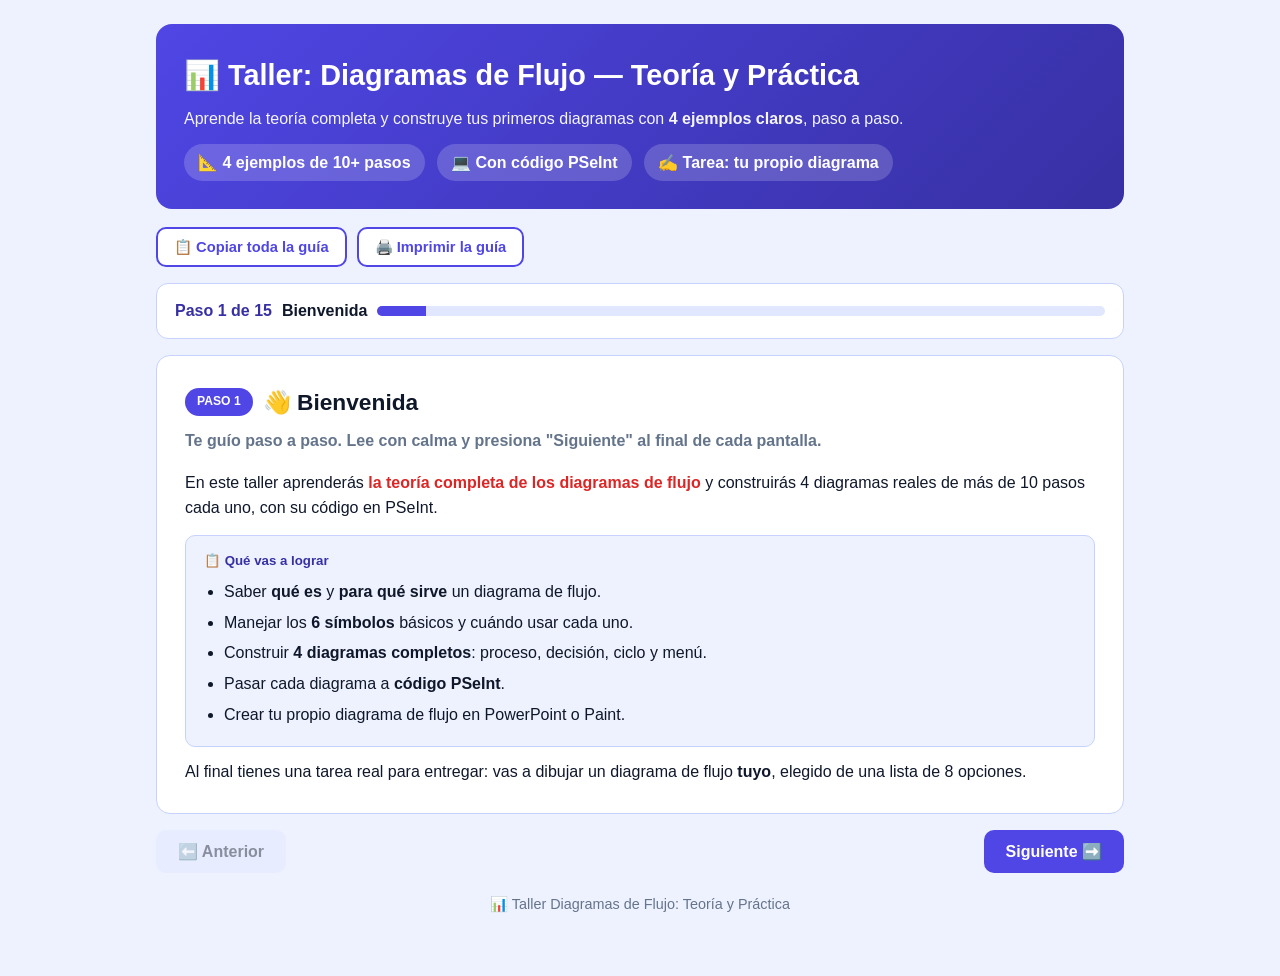
==== commit e2355ce4: "Taller Diagramas de Flujo: reemplaza la evaluacion por tarea practica - 15 pasos, 8 temas para elegi" ====
--- a/taller_diagramas_flujo.html
+++ b/taller_diagramas_flujo.html
@@ -64,16 +64,21 @@
   .temporizador{font-size:2rem;font-weight:800;color:var(--azul);text-align:center;padding:12px;background:#e0e7ff;border:2px solid var(--azul);border-radius:10px;margin:14px 0;}
   .temporizador.rojo{color:#fff;background:var(--rojo);border-color:var(--rojo);}
   .alerta{background:#fee2e2;border:1px solid var(--rojo);color:var(--rojo);padding:12px 16px;border-radius:10px;font-weight:700;margin:12px 0;}
-  #pregunta-actual .num{color:var(--gris);font-weight:600;margin-bottom:8px;}
-  #pregunta-actual .q{font-weight:700;font-size:1.15rem;margin-bottom:14px;}
-  #pregunta-actual .opcion{display:flex;align-items:center;gap:10px;padding:12px 14px;border:1px solid var(--borde);border-radius:8px;margin:8px 0;cursor:pointer;background:#eef2ff;}
-  #pregunta-actual .opcion:hover{background:#e0e7ff;}
-  #pregunta-actual .opcion.sel{background:#c7d2fe;border-color:var(--azul);}
-  #pregunta-actual .opcion input{margin:0;}
-  .boton-wrap{text-align:center;margin-top:16px;}
   footer{text-align:center;color:var(--gris);font-size:.9rem;margin-top:20px;}
   .final{text-align:center;}
   .final .grande{font-size:1.6rem;font-weight:800;margin:10px 0;}
+  .tarjetas{display:grid;grid-template-columns:repeat(auto-fill,minmax(290px,1fr));gap:14px;margin-top:14px;}
+  .tarjeta{background:#fff;border:2px solid var(--borde);border-radius:12px;padding:16px;border-left:6px solid var(--oro);}
+  .tarjeta h4{font-size:1.05rem;margin-bottom:6px;color:var(--azul-osc);}
+  .tarjeta .meta{display:inline-block;font-size:.8rem;font-weight:800;color:#9a3412;background:#fff7ed;border:1px dashed var(--oro);border-radius:999px;padding:3px 11px;margin-bottom:8px;}
+  .tarjeta p{font-size:.93rem;margin:4px 0;}
+  .tarjeta ul{margin:8px 0 0 18px;font-size:.9rem;}
+  .tarjeta li{margin:3px 0;}
+  .check{background:#f0fdf4;border:2px solid #86efac;border-radius:10px;padding:14px 18px;margin-top:12px;}
+  .check ul{margin:6px 0 0 22px;}
+  .check li{margin:6px 0;font-size:.96rem;}
+  .entrega{background:#ede9fe;border:2px dashed var(--azul);border-radius:12px;padding:16px 18px;margin-top:14px;text-align:center;}
+  .entrega .big{font-size:1.15rem;font-weight:800;color:var(--azul-osc);}
   @keyframes nd{from{opacity:0}to{opacity:1}}
   .nodo{opacity:0;animation:nd .45s forwards;}
   @keyframes cn{from{stroke-dashoffset:1}to{stroke-dashoffset:0}}
@@ -93,7 +98,7 @@
     <p>Aprende la teoría completa y construye tus primeros diagramas con <strong>4 ejemplos claros</strong>, paso a paso.</p>
     <span class="chip">📐 4 ejemplos de 10+ pasos</span>
     <span class="chip">💻 Con código PSeInt</span>
-    <span class="chip">📝 10 preguntas</span>
+    <span class="chip">✍️ Tarea: tu propio diagrama</span>
   </header>
 
   <div class="barra-acciones">
@@ -102,7 +107,7 @@
   </div>
 
   <div class="progreso">
-    <span class="contador" id="contador">Paso 1 de 13</span>
+    <span class="contador" id="contador">Paso 1 de 15</span>
     <span id="titulo-paso" style="font-weight:600;">Bienvenida</span>
     <div class="barra-prog"><div class="fill" id="fill"></div></div>
   </div>
@@ -120,10 +125,10 @@
           <li>Manejar los <strong>6 símbolos</strong> básicos y cuándo usar cada uno.</li>
           <li>Construir <strong>4 diagramas completos</strong>: proceso, decisión, ciclo y menú.</li>
           <li>Pasar cada diagrama a <strong>código PSeInt</strong>.</li>
-          <li>Responder una evaluación de <strong>10 preguntas</strong>.</li>
+          <li><span class="res.g">Crear tu propio diagrama de flujo</span> en PowerPoint o Paint.</li>
         </ul>
       </div>
-      <p style="margin-top:12px;">Al final puedes <span class="res.g">copiar la guía completa</span> con el botón de arriba y desarrollarla en tu tiempo.</p>
+      <p style="margin-top:12px;">Al final tienes una <span class="res.g">tarea real para entregar</span>: vas a dibujar un diagrama de flujo <strong>tuyo</strong>, elegido de una lista de 8 opciones.</p>
     </div>
   </div>
 
@@ -610,48 +615,209 @@
   <!-- PASO 12 -->
   <div class="paso">
     <div class="caja">
-      <h2><span class="et">Paso 12</span> 📝 Evaluación</h2>
-      <p class="sub">Responde las <strong>10 preguntas</strong> sobre lo que aprendiste. Tiempo: <span class="res">12 minutos</span>.</p>
-      <div id="quiz-ui">
-        <div id="quiz-intro">
-          <div class="temporizador" id="temp-intro">⏱️ 12:00</div>
-          <p><strong>Instrucciones:</strong> responderás <strong>10 preguntas</strong>, una a la vez. Tienes <strong>12 minutos</strong>. Una vez la inicies <strong>no podrás repetirla</strong>.</p>
-          <div class="boton-wrap"><button class="btn" id="btn-iniciar">▶️ Comenzar evaluación</button></div>
+      <h2><span class="et prac">Paso 12</span> ✍️ Tu trabajo — crea tu propio diagrama</h2>
+      <p class="sub">Ahora te toca a ti. Elige <span class="res">1 de los 8 temas</span> del paso siguiente y dibuja su diagrama de flujo.</p>
+      <div class="info">
+        <h5>📌 Las reglas del trabajo</h5>
+        <ul class="d">
+          <li><strong>1.</strong> Es <span class="res.o">individual</span>: cada persona hace el suyo.</li>
+          <li><strong>2.</strong> Lo haces en <strong>PowerPoint</strong> o en <strong>Paint</strong> (o a mano en el cuaderno si lo prefieres).</li>
+          <li><strong>3.</strong> El tema lo <strong>eliges tú</strong> de la lista del paso 13.</li>
+          <li><strong>4.</strong> Debe tener <strong>mínimo 10 pasos</strong>.</li>
+          <li><strong>5.</strong> Debe incluir <strong>al menos 2 decisiones</strong> (rombos con Sí/No).</li>
+          <li><strong>6.</strong> Si algo se repite, <strong>incluye el ciclo</strong> (la flecha que vuelve).</li>
+          <li><strong>7.</strong> Usa los <strong>símbolos correctos</strong>: óvalo, rectángulo, rombo y paralelogramo.</li>
+          <li><strong>8.</strong> Entrega el archivo <strong>o una foto</strong> de tu diagrama.</li>
+        </ul>
+      </div>
+      <div class="entrega">
+        <div class="big">📤 ¿Qué entregas?</div>
+        <p style="margin-top:8px;">Un solo archivo (o foto) con tu diagrama de flujo terminado.<br>
+        <strong>Nombre del archivo:</strong> <code>Diagrama_TuNombre</code><br>
+        <strong>Formato:</strong> .pptx, .png o .jpg</p>
+      </div>
+      <div class="info">
+        <h5>💡 Consejo antes de empezar</h5>
+        <p>Primero escribe la lista de pasos en el cuaderno o en una hoja, <strong>sin dibujar</strong>. Cuando tengas tus 10 o más pasos en orden, recién ahí pásalos a símbolos. Así tu diagrama sale limpio y no te queda a medias.</p>
+      </div>
+    </div>
+  </div>
+
+  <!-- PASO 13 -->
+  <div class="paso">
+    <div class="caja">
+      <h2><span class="et prac">Paso 13</span> 📋 Los 8 diagramas que puedes hacer</h2>
+      <p class="sub">Elige <span class="res">uno</span>. Cada uno trae indicados los pasos y las decisiones que debe tener.</p>
+      <div class="tarjetas">
+
+        <div class="tarjeta">
+          <h4>🍕 Pedir una pizza por teléfono</h4>
+          <span class="meta">Decisión · 12 pasos</span>
+          <p>Debe incluir decisiones sobre:</p>
+          <ul>
+            <li>¿Qué tamaño de pizza?</li>
+            <li>¿Lleva ingredientes extra?</li>
+            <li>¿Paga con efectivo o tarjeta?</li>
+            <li>¿A qué dirección la envían?</li>
+          </ul>
         </div>
-        <div id="quiz-run" hidden>
-          <div class="temporizador" id="temp"></div>
-          <div id="quiz-alerta" class="alerta" hidden></div>
-          <div id="pregunta-actual"></div>
-          <div class="boton-wrap"><button class="btn" id="btn-sig" hidden>➡️ Siguiente</button></div>
+
+        <div class="tarjeta">
+          <h4>🚶 Cómo llegar al colegio sin llegar tarde</h4>
+          <span class="meta">Ciclo + Decisión · 12 pasos</span>
+          <p>Debe incluir el ciclo de <strong>despertarse</strong> y decisiones sobre:</p>
+          <ul>
+            <li>¿Son las 5:30? (ciclo de volver a dormir)</li>
+            <li>¿Está lloviendo? (llevar paraguas)</li>
+            <li>¿Hay bus disponible? (si no, caminar)</li>
+          </ul>
         </div>
-        <div id="quiz-result" hidden></div>
-        <div id="quiz-lock" hidden>
-          <div class="alerta">🔒 Esta evaluación <strong>ya fue realizada</strong> en este equipo y <strong>no se puede repetir</strong>.</div>
-          <div id="quiz-lock-score"></div>
+
+        <div class="tarjeta">
+          <h4>📅 Plan de estudio para un examen</h4>
+          <span class="meta">Ciclo + Decisión · 13 pasos</span>
+          <p>Debe incluir el ciclo de <strong>estudiar los 5 temas</strong> y la decisión:</p>
+          <ul>
+            <li>¿Entendí el tema? → si no, volver a estudiarlo</li>
+            <li>¿Ya studied todos los temas? → hacer simulacro</li>
+          </ul>
         </div>
-      </div>
-      <div id="banco" hidden>
-        <div class="p"><div class="q">¿Qué es un diagrama de flujo?</div><div class="o"><div class="op"><i>A</i>Una representación gráfica de un proceso, usando símbolos y flechas</div><div class="op c"><i>B</i>Un tipo de computadora portátil</div><div class="op"><i>C</i>Una lista de archivos del computador</div></div></div>
-        <div class="p"><div class="q">¿Qué símbolo representa el Inicio y el Fin del diagrama?</div><div class="o"><div class="op c"><i>A</i>El óvalo o elipse</div><div class="op"><i>B</i>El rombo</div><div class="op"><i>C</i>El paralelogramo</div></div></div>
-        <div class="p"><div class="q">¿Qué símbolo representa una decisión?</div><div class="o"><div class="op"><i>A</i>El rectángulo</div><div class="op c"><i>B</i>El rombo o diamante</div><div class="op"><i>C</i>El círculo</div></div></div>
-        <div class="p"><div class="q">¿Para qué se usa el paralelogramo?</div><div class="o"><div class="op c"><i>A</i>Para leer datos del usuario o mostrar resultados en pantalla</div><div class="op"><i>B</i>Para imprimir un documento</div><div class="op"><i>C</i>Para unir dos partes del diagrama</div></div></div>
-        <div class="p"><div class="q">¿En qué dirección se lee un diagrama de flujo?</div><div class="o"><div class="op c"><i>A</i>De arriba hacia abajo, y de izquierda a derecha</div><div class="op"><i>B</i>En sentido horario alrededor de la hoja</div><div class="op"><i>C</i>En la dirección que elija el dibujante</div></div></div>
-        <div class="p"><div class="q">¿Cuántas salidas tiene un rombo de decisión?</div><div class="o"><div class="op"><i>A</i>Tres: Sí, No y Tal vez</div><div class="op c"><i>B</i>Dos: Sí/No o Verdadero/Falso</div><div class="op"><i>C</i>Cuatro o más, según el caso</div></div></div>
-        <div class="p"><div class="q">¿Qué significa la flecha que regresa hacia atrás en un diagrama?</div><div class="o"><div class="op"><i>A</i>Que el proceso es incorrecto</div><div class="op c"><i>B</i>Que el proceso se repite: hay un ciclo</div><div class="op"><i>C</i>Que hay un error de dibujo</div></div></div>
-        <div class="p"><div class="q">¿Cuál es el problema de dibujar líneas cruzadas en un diagrama?</div><div class="o"><div class="op c"><i>A</i>Generan confusión; se deben usar conectores</div><div class="op"><i>B</i>No es un problema, se permite libremente</div><div class="op"><i>C</i>Las líneas deben ser de color rojo</div></div></div>
-        <div class="p"><div class="q">En el ejemplo de "par o impar", ¿qué condición determina que un número es par?</div><div class="o"><div class="op"><i>A</i>Que el número sea mayor que 100</div><div class="op c"><i>B</i>Que el residuo de dividirlo entre 2 sea 0</div><div class="op"><i>C</i>Que el número sea negativo</div></div></div>
-        <div class="p"><div class="q">¿Por qué los diagramas de flujo se dibujan ANTES de programar?</div><div class="o"><div class="op c"><i>A</i>Porque primero se piensa y ordena el proceso, y luego se convierte en código</div><div class="op"><i>B</i>Porque son la versión final y el código sobra</div><div class="op"><i>C</i>Porque todos los lenguajes los necesitan</div></div></div>
-      </div>
-    </div>
-  </div>
-
-  <!-- PASO 13 -->
+
+        <div class="tarjeta">
+          <h4>💼 De mi idea a mi Startup</h4>
+          <span class="meta">Ciclo + Decisión · 14 pasos</span>
+          <p>El diagrama del emprendimiento. Decisiones sobre:</p>
+          <ul>
+            <li>¿Mi idea le sirve a alguien?</li>
+            <li>¿Tengo el dinero para producirlo?</li>
+            <li>¿Ya vendí mi producto?</li>
+            <li>(con ciclo: volver a ajustar si no vendió)</li>
+          </ul>
+        </div>
+
+        <div class="tarjeta">
+          <h4>🍳 Cocinar mi plato favorito</h4>
+          <span class="meta">Secuencial + Decisión · 10 pasos</span>
+          <p>El más sencillo. Usa un paralelogramo al inicio (recolectar ingredientes) y la decisión:</p>
+          <ul>
+            <li>¿Quedó bien de sabor?</li>
+            <li>Si no → ajustar (repetir un paso)</li>
+          </ul>
+        </div>
+
+        <div class="tarjeta">
+          <h4>📱 Publicar un proyecto en redes sociales</h4>
+          <span class="meta">Decisión + Ciclo · 12 pasos</span>
+          <p>Decisiones sobre:</p>
+          <ul>
+            <li>¿Tiene buena iluminación?</li>
+            <li>¿Cuántos “me gusta” tiene?</li>
+            <li>Si pocos → cambiar la hora y volver a publicar (ciclo)</li>
+          </ul>
+        </div>
+
+        <div class="tarjeta">
+          <h4>💰 Calcular el presupuesto de un evento</h4>
+          <span class="meta">Ciclo + Decisión · 11 pasos</span>
+          <p>Debe incluir el ciclo de <strong>sumar el costo de cada invitado</strong> y la decisión:</p>
+          <ul>
+            <li>¿El total supera el presupuesto? → reducir gastos</li>
+            <li>Si no → cerrar el evento</li>
+          </ul>
+        </div>
+
+        <div class="tarjeta">
+          <h4>🔍 Buscar mi primer trabajo</h4>
+          <span class="meta">Decisión + Ciclo · 13 pasos</span>
+          <p>Decisiones sobre:</p>
+          <ul>
+            <li>¿Me respondieron el correo?</li>
+            <li>¿Me contrataron? → si no, pedir orientación y volver a intentar (ciclo)</li>
+          </ul>
+        </div>
+
+      </div>
+      <div class="info">
+        <h5>🎯 ¿Cuál elijo?</h5>
+        <p>Si no sabes cuál escoger, toma el <span class="res">número 4 (De mi idea a mi Startup)</span>: es el más completo y combina <strong>ciclo, decisiones y salida de datos</strong>. Igual puedes inventar tu propio tema si se te ocurre uno mejor.</p>
+      </div>
+    </div>
+  </div>
+
+  <!-- PASO 14 -->
+  <div class="paso">
+    <div class="caja">
+      <h2><span class="et prac">Paso 14</span> 🎨 Cómo hacerlo en PowerPoint o Paint</h2>
+      <p class="sub">No necesitas saber programar. Solo usar las <span class="res">formas y flechas</span> del programa.</p>
+
+      <div class="info">
+        <h5>🖥️ En PowerPoint (recomendado)</h5>
+        <ol class="pasos-lista">
+          <li>Abre PowerPoint y crea una <strong>diapositiva en blanco</strong>.</li>
+          <li>Ve a <strong>Insertar → Formas</strong>. Ahí están todas las figuras.</li>
+          <li>Elige <strong>Óvalo</strong> para el Inicio y el Fin.</li>
+          <li>Elige <strong>Rectángulo</strong> para cada proceso.</li>
+          <li>Elige <strong>Rombo</strong> (diamante) para cada decisión.</li>
+          <li>Elige <strong>Paralelogramo</strong> para leer datos o mostrar resultados.</li>
+          <li>Elige <strong>Forma de flecha</strong> y úsala para unir los pasos, siempre hacia abajo.</li>
+          <li>Haz clic dentro de cada figura y <strong>escribe el texto</strong>.</li>
+          <li>Cambia el color del borde: clic derecho sobre la forma → <strong>Contorno de forma</strong>.</li>
+          <li>Guarda como <strong>.pptx</strong> y también expórtalo a <strong>PDF</strong> o imagen.</li>
+        </ol>
+      </div>
+
+      <div class="info">
+        <h5>🎨 En Paint</h5>
+        <ol class="pasos-lista">
+          <li>Abre <strong>Paint</strong> y crea un lienzo <strong>vertical (tamaño completo)</strong>, no cuadrado.</li>
+          <li>En <strong>Herramientas de formas</strong>, elige la figura y dibújala arrastrando.</li>
+          <li>Para el <strong>texto dentro</strong>, usa la herramienta <strong>A</strong> o <strong>Texto</strong>.</li>
+          <li>Para las <strong>flechas</strong>, usa el lápiz con grosor grueso y pon la punta de la flecha con la mano al final.</li>
+          <li>Si te equivocas, usa <strong>Ctrl + Z</strong> para deshacer.</li>
+          <li>Guarda como <strong>.png</strong> desde <strong>Archivo → Guardar como</strong>.</li>
+        </ol>
+      </div>
+
+      <div class="check">
+        <h5 style="color:#166534;margin-bottom:4px;">✅ Lista de chequeo — revisa antes de entregar</h5>
+        <ul>
+          <li>☐ Tiene <strong>Inicio</strong> y <strong>Fin</strong> (dos óvalos).</li>
+          <li>☐ Tiene <strong>mínimo 10 pasos</strong>.</li>
+          <li>☐ Tiene <strong>al menos 2 rombos</strong> de decisión con sus dos salidas (Sí/No).</li>
+          <li>☐ Las dos salidas de cada rombo están <strong>etiquetadas</strong>.</li>
+          <li>☐ Si algo se repite, tiene la <strong>flecha de regreso</strong> (ciclo).</li>
+          <li>☐ Las flechas se leen <strong>de arriba hacia abajo</strong>.</li>
+          <li>☐ <strong>No hay líneas cruzadas</strong>.</li>
+          <li>☐ Usé paralelogramo para leer datos o mostrar resultados.</li>
+          <li>☐ El texto está <strong>dentro</strong> de cada figura y es corto.</li>
+          <li>☐ Se entiende el proceso <strong>sin que nadie te lo explique</strong>.</li>
+        </ul>
+      </div>
+
+      <div class="info">
+        <h5>🏆 Criterios para que tu diagrama quede bien</h5>
+        <ul class="d">
+          <li><strong>Ordenado:</strong> los símbolos alineados y con el mismo tamaño.</li>
+          <li><strong>Claro:</strong> el texto se lee sin esfuerzo.</li>
+          <li><strong>Completo:</strong> no le falta ningún paso del proceso real.</li>
+          <li><strong>Correcto:</strong> cada símbolo usado para lo que corresponde.</li>
+        </ul>
+      </div>
+    </div>
+  </div>
+
+  <!-- PASO 15 -->
   <div class="paso">
     <div class="caja final">
-      <h2><span class="et">Paso 13</span> 🏁 ¡Listo!</h2>
+      <h2><span class="et">Paso 15</span> 🏁 ¡Listo!</h2>
       <div class="grande">🎉 Ya sabes hacer diagramas de flujo.</div>
-      <p>Aprendiste los <span class="res">6 símbolos</span>, las <span class="res.v">8 reglas</span>, y construiste <span class="res.a">4 diagramas completos</span>: uno secuencial, uno con ciclo, uno con validación y uno con menú.</p>
-      <p style="margin-top:12px;">Ahora usa el botón <span class="res.g">"Copiar toda la guía"</span> para llevarla y practica dibujando tus propios diagramas en tu cuaderno.</p>
+      <p>Aprendiste los <span class="res">6 símbolos</span>, las <span class="res.v">8 reglas</span>, y estudiaste <span class="res.a">4 diagramas completos</span>: uno secuencial, uno con ciclo, uno con validación y uno con menú.</p>
+      <div class="entrega">
+        <div class="big">✍️ Tu misión ahora</div>
+        <p style="margin-top:8px;">Elige <strong>1 de los 8 temas</strong> del paso 13 y crea tu propio diagrama de flujo.<br>
+        <strong>Mínimo 10 pasos · al menos 2 decisiones · hecho en PowerPoint o Paint</strong></p>
+      </div>
+      <p style="margin-top:12px;">Usa el botón <span class="res.g">"Copiar toda la guía"</span> para llevarte los 15 pasos y trabajar con calma.</p>
       <p style="margin-top:12px;"><strong>Recuerda:</strong> piensa el proceso → dibújalo → prográmalo.</p>
       <p style="margin-top:14px;">¡Mucho éxito! 🌟</p>
     </div>
@@ -851,100 +1017,6 @@
   if(b) b.addEventListener('click',function(){ animar(id); });
 });
 
-/* ══════════ EVALUACIÓN ══════════ */
-(function(){
-  var ST='eval_dfg_estado', SK='eval_dfg_resultado', LIM=12*60, TOTAL=10;
-  var banco=document.getElementById('banco');
-  var preguntas=[];
-  banco.querySelectorAll('.p').forEach(function(p){
-    var q=p.querySelector('.q').textContent.trim(), opts=[], ci=0;
-    p.querySelectorAll('.op').forEach(function(o,i){
-      var esC=o.classList.contains('c');
-      if(esC) ci=opts.length;
-      opts.push({t:o.textContent.replace(/^[ABC]\s*/,'').trim(), c:esC});
-    });
-    preguntas.push({q:q, opts:opts, ci:ci});
-  });
-
-  var intro=document.getElementById('quiz-intro'), run=document.getElementById('quiz-run');
-  var resEl=document.getElementById('quiz-result'), lockEl=document.getElementById('quiz-lock');
-  var temp=document.getElementById('temp'), alerta=document.getElementById('quiz-alerta');
-  var preEl=document.getElementById('pregunta-actual'), btnSig=document.getElementById('btn-sig');
-  var btnIni=document.getElementById('btn-iniciar');
-
-  var hecho=null;
-  try{ hecho=localStorage.getItem(ST); }catch(e){}
-  if(hecho){
-    intro.hidden=true; run.hidden=true; resEl.hidden=true; lockEl.hidden=false;
-    var r=null; try{ r=JSON.parse(localStorage.getItem(SK)); }catch(e){}
-    var sc=document.getElementById('quiz-lock-score');
-    if(r&&sc) sc.innerHTML='<div class="alerta" style="background:#dcfce7;border-color:#22c55e;color:#166534;">🏆 Resultado registrado: <strong>'+r.a+' de '+r.t+'</strong> ('+r.p+'%).</div>';
-  }
-
-  var idx=0, resp=[], sel=null, seg=LIM, timer=null;
-  function fmt(s){var m=Math.floor(s/60),x=s%60;return (m<10?'0':'')+m+':'+(x<10?'0':'')+x;}
-  function msj(t){alerta.hidden=false;alerta.textContent=t;setTimeout(function(){alerta.hidden=true;},4000);}
-  function tick(){
-    seg--; temp.textContent='⏱️ '+fmt(seg);
-    if(seg<=60) temp.classList.add('rojo');
-    if(seg===180) msj('⏳ Quedan 3 minutos.');
-    if(seg===60) msj('⚠️ Queda 1 minuto.');
-    if(seg<=0){ clearInterval(timer); fin(); }
-  }
-  function render(){
-    var p=preguntas[idx];
-    preEl.innerHTML='';
-    var nm=document.createElement('div'); nm.className='num';
-    nm.textContent='Pregunta '+(idx+1)+' de '+TOTAL;
-    var q=document.createElement('div'); q.className='q'; q.textContent=p.q;
-    var c=document.createElement('div');
-    var L=['A','B','C'];
-    p.opts.forEach(function(o,i){
-      var l=document.createElement('label');
-      l.className='opcion'+(sel===i?' sel':'');
-      var inp=document.createElement('input'); inp.type='radio'; inp.name='r'; inp.checked=(sel===i);
-      var sp=document.createElement('span');
-      sp.style.fontWeight='800'; sp.style.color='#4f46e5'; sp.textContent=L[i]+')';
-      var tx=document.createElement('span'); tx.textContent=o.t;
-      l.appendChild(inp); l.appendChild(sp); l.appendChild(tx);
-      l.addEventListener('click',function(){ sel=i; render(); });
-      c.appendChild(l);
-    });
-    preEl.appendChild(nm); preEl.appendChild(q); preEl.appendChild(c);
-    btnSig.hidden=(sel===null);
-    btnSig.textContent=(idx===TOTAL-1)?'🏁 Finalizar':'➡️ Siguiente';
-  }
-  function barajar(){
-    var i,j,t;
-    for(i=preguntas.length-1;i>0;i--){ j=Math.floor(Math.random()*(i+1)); t=preguntas[i]; preguntas[i]=preguntas[j]; preguntas[j]=t; }
-    preguntas.forEach(function(p){
-      for(i=p.opts.length-1;i>0;i--){ j=Math.floor(Math.random()*(i+1)); t=p.opts[i]; p.opts[i]=p.opts[j]; p.opts[j]=t; }
-      p.ci=p.opts.findIndex(function(o){return o.c;});
-    });
-  }
-  function fin(){
-    clearInterval(timer);
-    var ac=0;
-    for(var i=0;i<TOTAL;i++) if(resp[i]===preguntas[i].ci) ac++;
-    var pc=Math.round(ac/TOTAL*100);
-    resEl.innerHTML='<div class="alerta" style="background:#dcfce7;border-color:#22c55e;color:#166534;">🏆 ¡Evaluación terminada! Resultado: <strong>'+ac+' de '+TOTAL+'</strong> correctas ('+pc+'%).</div>';
-    intro.hidden=true; run.hidden=true; resEl.hidden=false; lockEl.hidden=true;
-    try{ localStorage.setItem(ST,'hecho'); localStorage.setItem(SK,JSON.stringify({a:ac,t:TOTAL,p:pc})); }catch(e){}
-  }
-  btnIni.addEventListener('click',function(){
-    try{ localStorage.setItem(ST,'iniciado'); }catch(e){}
-    idx=0; resp=[]; sel=null; seg=LIM; barajar();
-    intro.hidden=true; run.hidden=false; resEl.hidden=true; lockEl.hidden=true;
-    temp.textContent='⏱️ '+fmt(seg); temp.classList.remove('rojo');
-    render(); timer=setInterval(tick,1000);
-  });
-  btnSig.addEventListener('click',function(){
-    if(sel===null) return;
-    resp[idx]=sel; sel=null;
-    if(idx<TOTAL-1){ idx++; render(); } else fin();
-  });
-})();
-
 /* ══════════ COPIAR GUÍA ══════════ */
 function textoDe(el){
   var out='';
@@ -953,7 +1025,7 @@
     if(nd.nodeType!==1) return;
     var tg=nd.tagName.toLowerCase();
     if(tg==='svg'||tg==='button') return;
-    if(nd.id==='banco'||nd.id==='quiz-ui') return;
+    if(nd.id==='banco') return;
     var disp=getComputedStyle(nd).display;
     if(disp==='none') return;
     if(tg==='pre'){ out+='\n'+textoDe(nd).replace(/\s+$/,'')+'\n'; return; }
@@ -999,7 +1071,8 @@
   var tit=['Bienvenida','¿Qué es un diagrama de flujo?','¿Para qué sirve?','Los símbolos básicos',
            'Reglas para dibujar bien','Errores comunes','Ejemplo 1: Matricularse',
            'Ejemplo 2: Par o impar','Ejemplo 3: Promedio de notas','Ejemplo 4: Calculadora de áreas',
-           'Cómo hacer tu propio diagrama','Evaluación','¡Listo!'];
+           'Cómo hacer tu propio diagrama','Tu trabajo (la tarea)','Los 8 temas para elegir',
+           'Cómo hacerlo en PowerPoint o Paint','¡Listo!'];
   function ver(n){
     pasos.forEach(function(p,i){ p.classList.toggle('activo', i===n); });
     act=n;
@@ -1018,16 +1091,6 @@
   ver(0);
 })();
 
-/* ══════════ RESET DOCENTE (Ctrl+Shift+R) ══════════ */
-document.addEventListener('keydown',function(e){
-  if(e.ctrlKey&&e.shiftKey&&(e.key==='R'||e.key==='r')){
-    e.preventDefault();
-    if(confirm('⚠️ ¿Reiniciar la evaluación? Se borrará el bloqueo y el resultado.')){
-      try{ localStorage.removeItem('eval_dfg_estado'); localStorage.removeItem('eval_dfg_resultado'); }catch(e){}
-      location.reload();
-    }
-  }
-});
 </script>
 </body>
 </html>
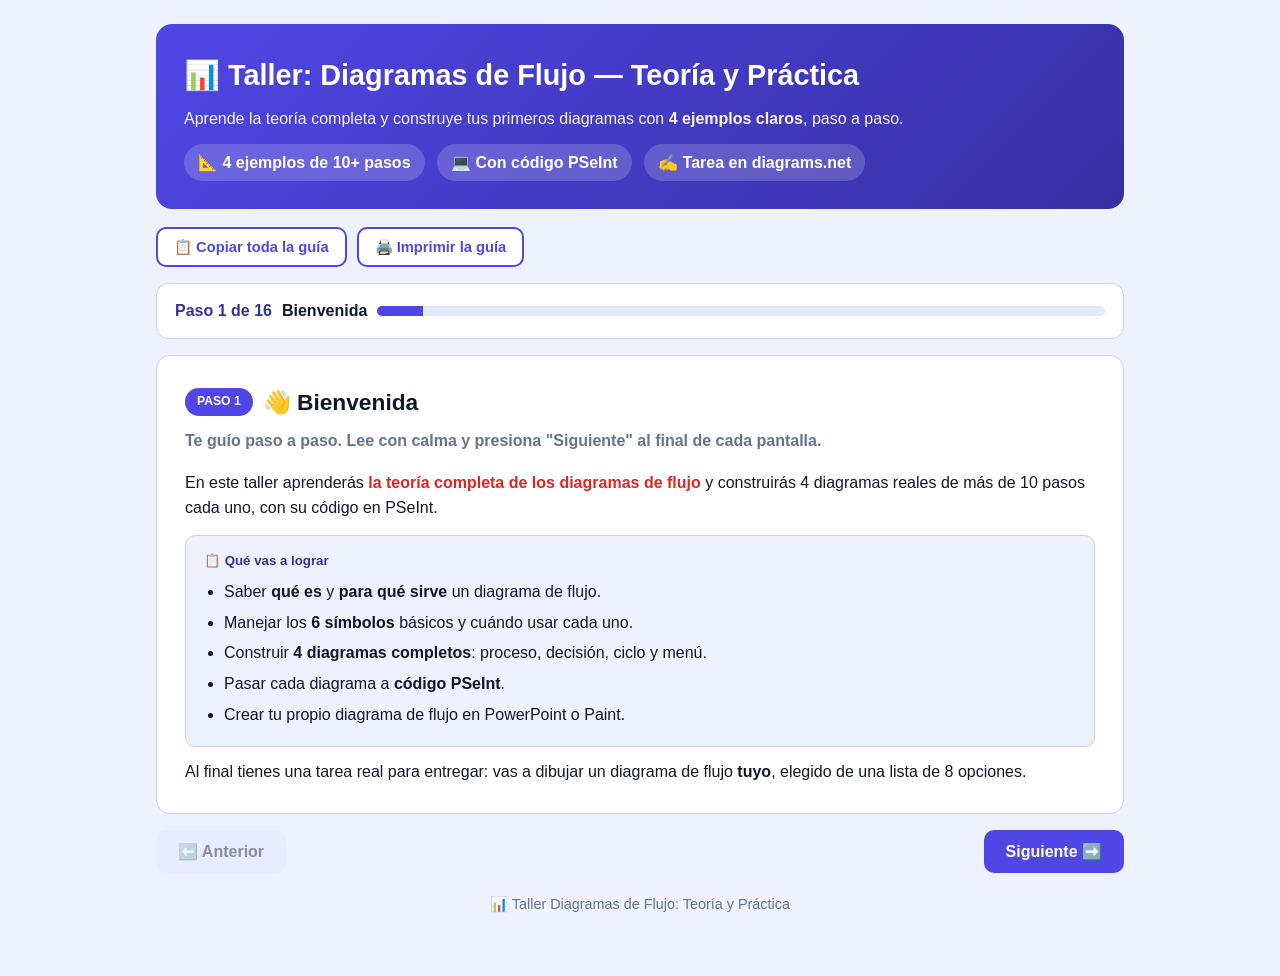
==== commit 894fb1e2: "Taller Diagramas de Flujo: agrega paso 14 con diagrams.net como herramienta oficial (tutorial de 9 p" ====
--- a/taller_diagramas_flujo.html
+++ b/taller_diagramas_flujo.html
@@ -79,6 +79,17 @@
   .check li{margin:6px 0;font-size:.96rem;}
   .entrega{background:#ede9fe;border:2px dashed var(--azul);border-radius:12px;padding:16px 18px;margin-top:14px;text-align:center;}
   .entrega .big{font-size:1.15rem;font-weight:800;color:var(--azul-osc);}
+  .btn-web{display:inline-block;background:var(--azul);color:#fff!important;padding:15px 30px;border-radius:12px;font-size:1.12rem;font-weight:800;text-decoration:none;margin:10px 0;box-shadow:0 5px 14px rgba(79,70,229,.35);}
+  .btn-web:hover{background:var(--azul-osc);transform:translateY(-2px);}
+  .url-web{font-family:Consolas,monospace;font-size:1.05rem;background:#fff;border:2px dashed var(--azul);border-radius:10px;padding:10px 16px;display:inline-block;margin:8px 0;word-break:break-all;font-weight:700;color:var(--azul-osc);}
+  .ventajas{display:grid;grid-template-columns:repeat(auto-fill,minmax(200px,1fr));gap:12px;margin-top:12px;}
+  .ventaja{background:#fff;border:2px solid var(--borde);border-radius:10px;padding:12px 14px;text-align:center;}
+  .ventaja .ic{font-size:1.7rem;}
+  .ventaja p{font-size:.9rem;margin-top:4px;}
+  .paso-a-paso{counter-reset:ap;list-style:none;margin:12px 0 0 0;padding:0;}
+  .paso-a-paso li{counter-increment:ap;position:relative;padding:10px 12px 10px 46px;margin:7px 0;background:#fff;border:2px solid var(--borde);border-radius:10px;font-size:.96rem;}
+  .paso-a-paso li::before{content:counter(ap);position:absolute;left:10px;top:9px;width:26px;height:26px;background:var(--azul);color:#fff;border-radius:50%;display:flex;align-items:center;justify-content:center;font-weight:800;font-size:.9rem;}
+  .paso-a-paso li b{color:var(--azul-osc);}
   @keyframes nd{from{opacity:0}to{opacity:1}}
   .nodo{opacity:0;animation:nd .45s forwards;}
   @keyframes cn{from{stroke-dashoffset:1}to{stroke-dashoffset:0}}
@@ -98,7 +109,7 @@
     <p>Aprende la teoría completa y construye tus primeros diagramas con <strong>4 ejemplos claros</strong>, paso a paso.</p>
     <span class="chip">📐 4 ejemplos de 10+ pasos</span>
     <span class="chip">💻 Con código PSeInt</span>
-    <span class="chip">✍️ Tarea: tu propio diagrama</span>
+    <span class="chip">✍️ Tarea en diagrams.net</span>
   </header>
 
   <div class="barra-acciones">
@@ -107,7 +118,7 @@
   </div>
 
   <div class="progreso">
-    <span class="contador" id="contador">Paso 1 de 15</span>
+    <span class="contador" id="contador">Paso 1 de 16</span>
     <span id="titulo-paso" style="font-weight:600;">Bienvenida</span>
     <div class="barra-prog"><div class="fill" id="fill"></div></div>
   </div>
@@ -621,24 +632,29 @@
         <h5>📌 Las reglas del trabajo</h5>
         <ul class="d">
           <li><strong>1.</strong> Es <span class="res.o">individual</span>: cada persona hace el suyo.</li>
-          <li><strong>2.</strong> Lo haces en <strong>PowerPoint</strong> o en <strong>Paint</strong> (o a mano en el cuaderno si lo prefieres).</li>
+          <li><strong>2.</strong> Lo haces en <span class="res.g"><strong>diagrams.net</strong></span> (gratis y sin registro). Si no tienes internet, usa PowerPoint o Paint.</li>
           <li><strong>3.</strong> El tema lo <strong>eliges tú</strong> de la lista del paso 13.</li>
           <li><strong>4.</strong> Debe tener <strong>mínimo 10 pasos</strong>.</li>
           <li><strong>5.</strong> Debe incluir <strong>al menos 2 decisiones</strong> (rombos con Sí/No).</li>
           <li><strong>6.</strong> Si algo se repite, <strong>incluye el ciclo</strong> (la flecha que vuelve).</li>
           <li><strong>7.</strong> Usa los <strong>símbolos correctos</strong>: óvalo, rectángulo, rombo y paralelogramo.</li>
-          <li><strong>8.</strong> Entrega el archivo <strong>o una foto</strong> de tu diagrama.</li>
+          <li><strong>8.</strong> Entrega el archivo <strong>PDF o PNG</strong> (o una foto de tu diagrama).</li>
         </ul>
       </div>
       <div class="entrega">
         <div class="big">📤 ¿Qué entregas?</div>
-        <p style="margin-top:8px;">Un solo archivo (o foto) con tu diagrama de flujo terminado.<br>
+        <p style="margin-top:8px;">Un solo archivo con tu diagrama de flujo terminado.<br>
         <strong>Nombre del archivo:</strong> <code>Diagrama_TuNombre</code><br>
-        <strong>Formato:</strong> .pptx, .png o .jpg</p>
+        <strong>Formato:</strong> <strong>PDF</strong> o <strong>PNG</strong> (lo exportas desde diagrams.net)<br>
+        <strong>Herramienta:</strong> diagrams.net <span style="color:var(--gris);font-weight:400">(paso 14)</span></p>
       </div>
       <div class="info">
         <h5>💡 Consejo antes de empezar</h5>
         <p>Primero escribe la lista de pasos en el cuaderno o en una hoja, <strong>sin dibujar</strong>. Cuando tengas tus 10 o más pasos en orden, recién ahí pásalos a símbolos. Así tu diagrama sale limpio y no te queda a medias.</p>
+      </div>
+      <div class="info" style="background:#f0fdf4;border-color:#86efac;">
+        <h5 style="color:#166534;">🚀 ¿Listo para empezar? Ve al paso 14</h5>
+        <p>Allí te enseño <strong>paso a paso</strong> cómo usar <strong>diagrams.net</strong>, la página donde vas a dibujar tu diagrama. Es gratis, no pide registro y ya tiene todos los símbolos.</p>
       </div>
     </div>
   </div>
@@ -747,8 +763,75 @@
   <!-- PASO 14 -->
   <div class="paso">
     <div class="caja">
-      <h2><span class="et prac">Paso 14</span> 🎨 Cómo hacerlo en PowerPoint o Paint</h2>
-      <p class="sub">No necesitas saber programar. Solo usar las <span class="res">formas y flechas</span> del programa.</p>
+      <h2><span class="et prac">Paso 14</span> 🎨 La página donde vas a hacerlo: diagrams.net</h2>
+      <p class="sub">Esta es la <span class="res.g">herramienta oficial</span> del taller. Es <strong>gratis, no pide registro</strong> y ya tiene todos los símbolos.</p>
+
+      <div style="text-align:center;">
+        <a class="btn-web" href="https://app.diagrams.net" target="_blank" rel="noopener">🚀 Abrir diagrams.net</a><br>
+        <span class="url-web">https://app.diagrams.net</span>
+      </div>
+
+      <div class="ventajas">
+        <div class="ventaja"><div class="ic">💸</div><p><strong>Gratis</strong> y sin límites</p></div>
+        <div class="ventaja"><div class="ic">🚫</div><p><strong>Sin registro</strong> ni contraseña</p></div>
+        <div class="ventaja"><div class="ic">🔷</div><p>Trae la biblioteca <strong>Flowchart</strong> completa</p></div>
+        <div class="ventaja"><div class="ic">📱</div><p>Funciona en <strong>celular y computador</strong></p></div>
+        <div class="ventaja"><div class="ic">📄</div><p>Exporta a <strong>PDF, PNG, JPG y SVG</strong></p></div>
+        <div class="ventaja"><div class="ic">🔒</div><p>Tu trabajo <strong>no se sube</strong> a ningún servidor</p></div>
+      </div>
+
+      <div class="info">
+        <h5>🖱️ Cómo se usa — sigue estos 9 pasos</h5>
+        <ol class="paso-a-paso">
+          <li><b>Abre el enlace.</b> Entra a <strong>app.diagrams.net</strong> (te lo dejo arriba, solo dale clic).</li>
+          <li><b>Pulsa "Start now"</b> en la esquina superior derecha.</li>
+          <li><b>Te pregunta dónde guardar.</b> Elige la opción <strong>"Decide later"</strong> (decidir después). Así <b>no necesitas cuenta ni correo</b>.</li>
+          <li><b>Busca la sección "Flowchart"</b> en el panel de la izquierda. Ahí están todos los símbolos. Si no la ves, baja hasta el final de la lista de formas.</li>
+          <li><b>Arrastra el óvalo</b> al lienzo y haz <b>doble clic</b> encima para escribir <strong>INICIO</strong>.</li>
+          <li><b>Arrastra los demás símbolos</b> (rectángulos, rombos y paralelogramos) y várelos poner <b>de arriba hacia abajo</b>.</li>
+          <li><b>Une los pasos:</b> pasa el mouse encima de una figura y aparecerá una <strong>flechita azul</strong>. Arrástrala hasta la siguiente figura para crear la flecha.</li>
+          <li><b>Escribe el texto</b> de cada símbolo con <b>doble clic</b> dentro. Usa textos cortos.</li>
+          <li><b>Exporta tu trabajo:</b> ve a <strong>File → Export as → PDF</strong> (o PNG). Se descarga directo a tu computador.</li>
+        </ol>
+      </div>
+
+      <div class="info">
+        <h5>⚡ Atajos que te van a servir</h5>
+        <table class="simbolos">
+          <thead><tr><th>Atajo</th><th>Para qué sirve</th></tr></thead>
+          <tbody>
+            <tr><td><strong>Ctrl + C / Ctrl + V</strong></td><td>Copiar y pegar una figura (y todo el texto que lleva dentro)</td></tr>
+            <tr><td><strong>Ctrl + D</strong></td><td><strong>Duplicar</strong> la figura seleccionada → ideal para los 5–10 procesos iguales</td></tr>
+            <tr><td><strong>Ctrl + Z</strong></td><td>Deshacer lo último que hiciste</td></tr>
+            <tr><td><strong>Ctrl + S</strong></td><td>Guardar tu archivo .drawio para seguir editando después</td></tr>
+            <tr><td>Clic derecho → <strong>Edit Style</strong></td><td>Cambiar el color, el borde y la letra del símbolo</td></tr>
+            <tr><td><strong>Ctrl + rueda</strong></td><td>Acercar o alejar el diagrama</td></tr>
+          </tbody>
+        </table>
+      </div>
+
+      <div class="info">
+        <h5>🔁 ¿Cómo dibujo el ciclo (la flecha que vuelve)?</h5>
+        <p>En diagrams.net no sale automático, pero es fácil: usa la <strong>herramienta de línea o flecha</strong> del panel izquierdo y dibuja la flecha <strong>desde el último paso hacia arriba</strong>, hasta la condición. Después ponle el texto <strong>"Sí"</strong> o <strong>"Volver"</strong> con doble clic.</p>
+      </div>
+
+      <div class="info" style="background:#fff7ed;border-color:var(--oro);">
+        <h5 style="color:#9a3412;">🔄 ¿Se te felló esa página? Usa una de estas igual de gratis</h5>
+        <ul class="d">
+          <li><strong>Canva</strong> — <span style="word-break:break-all;">canva.com</span> · busca "diagrama de flujo". Muy bonito, pide cuenta.</li>
+          <li><strong>Whimsical</strong> — <span style="word-break:break-all;">whimsical.co/create/flowchart</span> · el más fácil de todos.</li>
+          <li><strong>ProcessOn</strong> — <span style="word-break:break-all;">processon.io</span> · <strong>interfaz en español</strong>, 9 archivos gratis.</li>
+          <li><strong>Sin internet</strong> → ve al paso 15 y hazlo en PowerPoint o Paint.</li>
+        </ul>
+      </div>
+    </div>
+  </div>
+
+  <!-- PASO 15 -->
+  <div class="paso">
+    <div class="caja">
+      <h2><span class="et prac">Paso 15</span> 🖥️ Plan B — en PowerPoint o Paint</h2>
+      <p class="sub">Si no tienes internet en el aula, haz tu diagrama con estos programas. <span class="res">El resultado es el mismo.</span></p>
 
       <div class="info">
         <h5>🖥️ En PowerPoint (recomendado)</h5>
@@ -806,16 +889,16 @@
     </div>
   </div>
 
-  <!-- PASO 15 -->
+  <!-- PASO 16 -->
   <div class="paso">
     <div class="caja final">
-      <h2><span class="et">Paso 15</span> 🏁 ¡Listo!</h2>
+      <h2><span class="et">Paso 16</span> 🏁 ¡Listo!</h2>
       <div class="grande">🎉 Ya sabes hacer diagramas de flujo.</div>
       <p>Aprendiste los <span class="res">6 símbolos</span>, las <span class="res.v">8 reglas</span>, y estudiaste <span class="res.a">4 diagramas completos</span>: uno secuencial, uno con ciclo, uno con validación y uno con menú.</p>
       <div class="entrega">
         <div class="big">✍️ Tu misión ahora</div>
-        <p style="margin-top:8px;">Elige <strong>1 de los 8 temas</strong> del paso 13 y crea tu propio diagrama de flujo.<br>
-        <strong>Mínimo 10 pasos · al menos 2 decisiones · hecho en PowerPoint o Paint</strong></p>
+        <p style="margin-top:8px;">Abre <a href="https://app.diagrams.net" target="_blank" rel="noopener" style="color:var(--azul);font-weight:800;">app.diagrams.net</a>, elige <strong>1 de los 8 temas</strong> del paso 13 y crea tu diagrama de flujo.<br>
+        <strong>Mínimo 10 pasos · al menos 2 decisiones · hecho en diagrams.net</strong></p>
       </div>
       <p style="margin-top:12px;">Usa el botón <span class="res.g">"Copiar toda la guía"</span> para llevarte los 15 pasos y trabajar con calma.</p>
       <p style="margin-top:12px;"><strong>Recuerda:</strong> piensa el proceso → dibújalo → prográmalo.</p>
@@ -1072,7 +1155,7 @@
            'Reglas para dibujar bien','Errores comunes','Ejemplo 1: Matricularse',
            'Ejemplo 2: Par o impar','Ejemplo 3: Promedio de notas','Ejemplo 4: Calculadora de áreas',
            'Cómo hacer tu propio diagrama','Tu trabajo (la tarea)','Los 8 temas para elegir',
-           'Cómo hacerlo en PowerPoint o Paint','¡Listo!'];
+           'La página: diagrams.net','Plan B: PowerPoint o Paint','¡Listo!'];
   function ver(n){
     pasos.forEach(function(p,i){ p.classList.toggle('activo', i===n); });
     act=n;
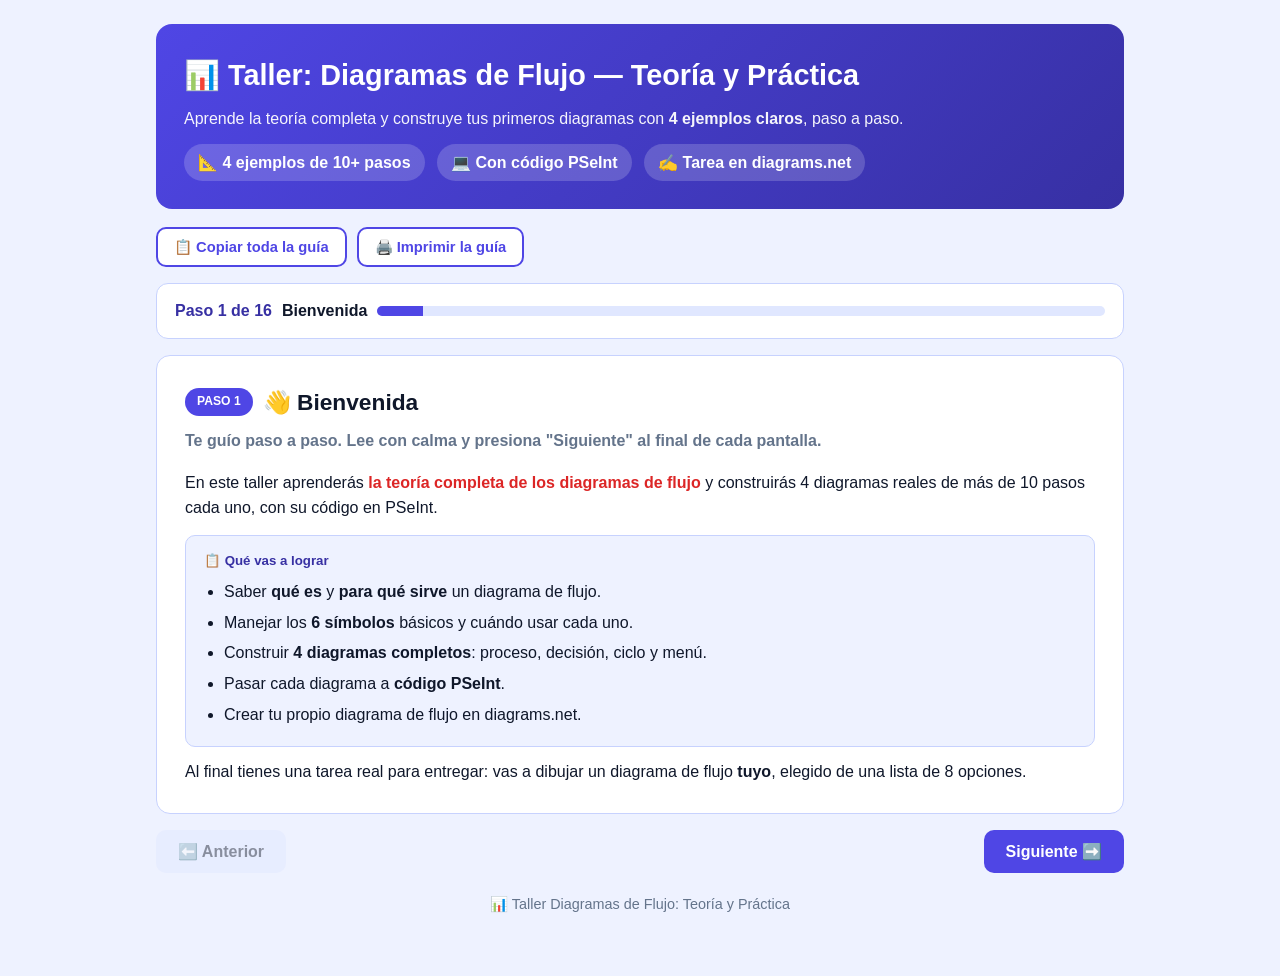
==== commit c2e982ee: "Taller Diagramas de Flujo: corrige inconsistencias (16 pasos en el cierre, diagrams.net en pasos 1 y" ====
--- a/taller_diagramas_flujo.html
+++ b/taller_diagramas_flujo.html
@@ -136,7 +136,7 @@
           <li>Manejar los <strong>6 símbolos</strong> básicos y cuándo usar cada uno.</li>
           <li>Construir <strong>4 diagramas completos</strong>: proceso, decisión, ciclo y menú.</li>
           <li>Pasar cada diagrama a <strong>código PSeInt</strong>.</li>
-          <li><span class="res.g">Crear tu propio diagrama de flujo</span> en PowerPoint o Paint.</li>
+          <li><span class="res.g">Crear tu propio diagrama de flujo</span> en <span class="res.a">diagrams.net</span>.</li>
         </ul>
       </div>
       <p style="margin-top:12px;">Al final tienes una <span class="res.g">tarea real para entregar</span>: vas a dibujar un diagrama de flujo <strong>tuyo</strong>, elegido de una lista de 8 opciones.</p>
@@ -618,7 +618,7 @@
       </div>
       <div class="info">
         <h5>💻 Herramientas para dibujarlos</h5>
-        <p>Puedes dibujarlos a mano en tu cuaderno (así lo piden en el colegio), o con herramientas digitales: <strong>draw.io</strong> (gratis, en el navegador), <strong>Lucidchart</strong> o el propio <strong>PSeInt</strong> que los genera automáticamente.</p>
+        <p>Puedes dibujarlos a mano en tu cuaderno, o con herramientas digitales. La <strong>oficial de este taller es <a href="https://app.diagrams.net" target="_blank" rel="noopener" style="color:var(--azul);font-weight:800;">diagrams.net</a></strong> → tienes el tutorial completo en el <strong>paso 14</strong>. Si prefieres un programa de computador, el propio <strong>PSeInt</strong> también genera diagramas automáticamente.</p>
       </div>
     </div>
   </div>
@@ -695,7 +695,7 @@
           <p>Debe incluir el ciclo de <strong>estudiar los 5 temas</strong> y la decisión:</p>
           <ul>
             <li>¿Entendí el tema? → si no, volver a estudiarlo</li>
-            <li>¿Ya studied todos los temas? → hacer simulacro</li>
+            <li>¿Ya estudié todos los temas? → si no, volver al paso 2</li>
           </ul>
         </div>
 
@@ -900,7 +900,7 @@
         <p style="margin-top:8px;">Abre <a href="https://app.diagrams.net" target="_blank" rel="noopener" style="color:var(--azul);font-weight:800;">app.diagrams.net</a>, elige <strong>1 de los 8 temas</strong> del paso 13 y crea tu diagrama de flujo.<br>
         <strong>Mínimo 10 pasos · al menos 2 decisiones · hecho en diagrams.net</strong></p>
       </div>
-      <p style="margin-top:12px;">Usa el botón <span class="res.g">"Copiar toda la guía"</span> para llevarte los 15 pasos y trabajar con calma.</p>
+      <p style="margin-top:12px;">Usa el botón <span class="res.g">"Copiar toda la guía"</span> para llevarte los 16 pasos y trabajar con calma.</p>
       <p style="margin-top:12px;"><strong>Recuerda:</strong> piensa el proceso → dibújalo → prográmalo.</p>
       <p style="margin-top:14px;">¡Mucho éxito! 🌟</p>
     </div>
